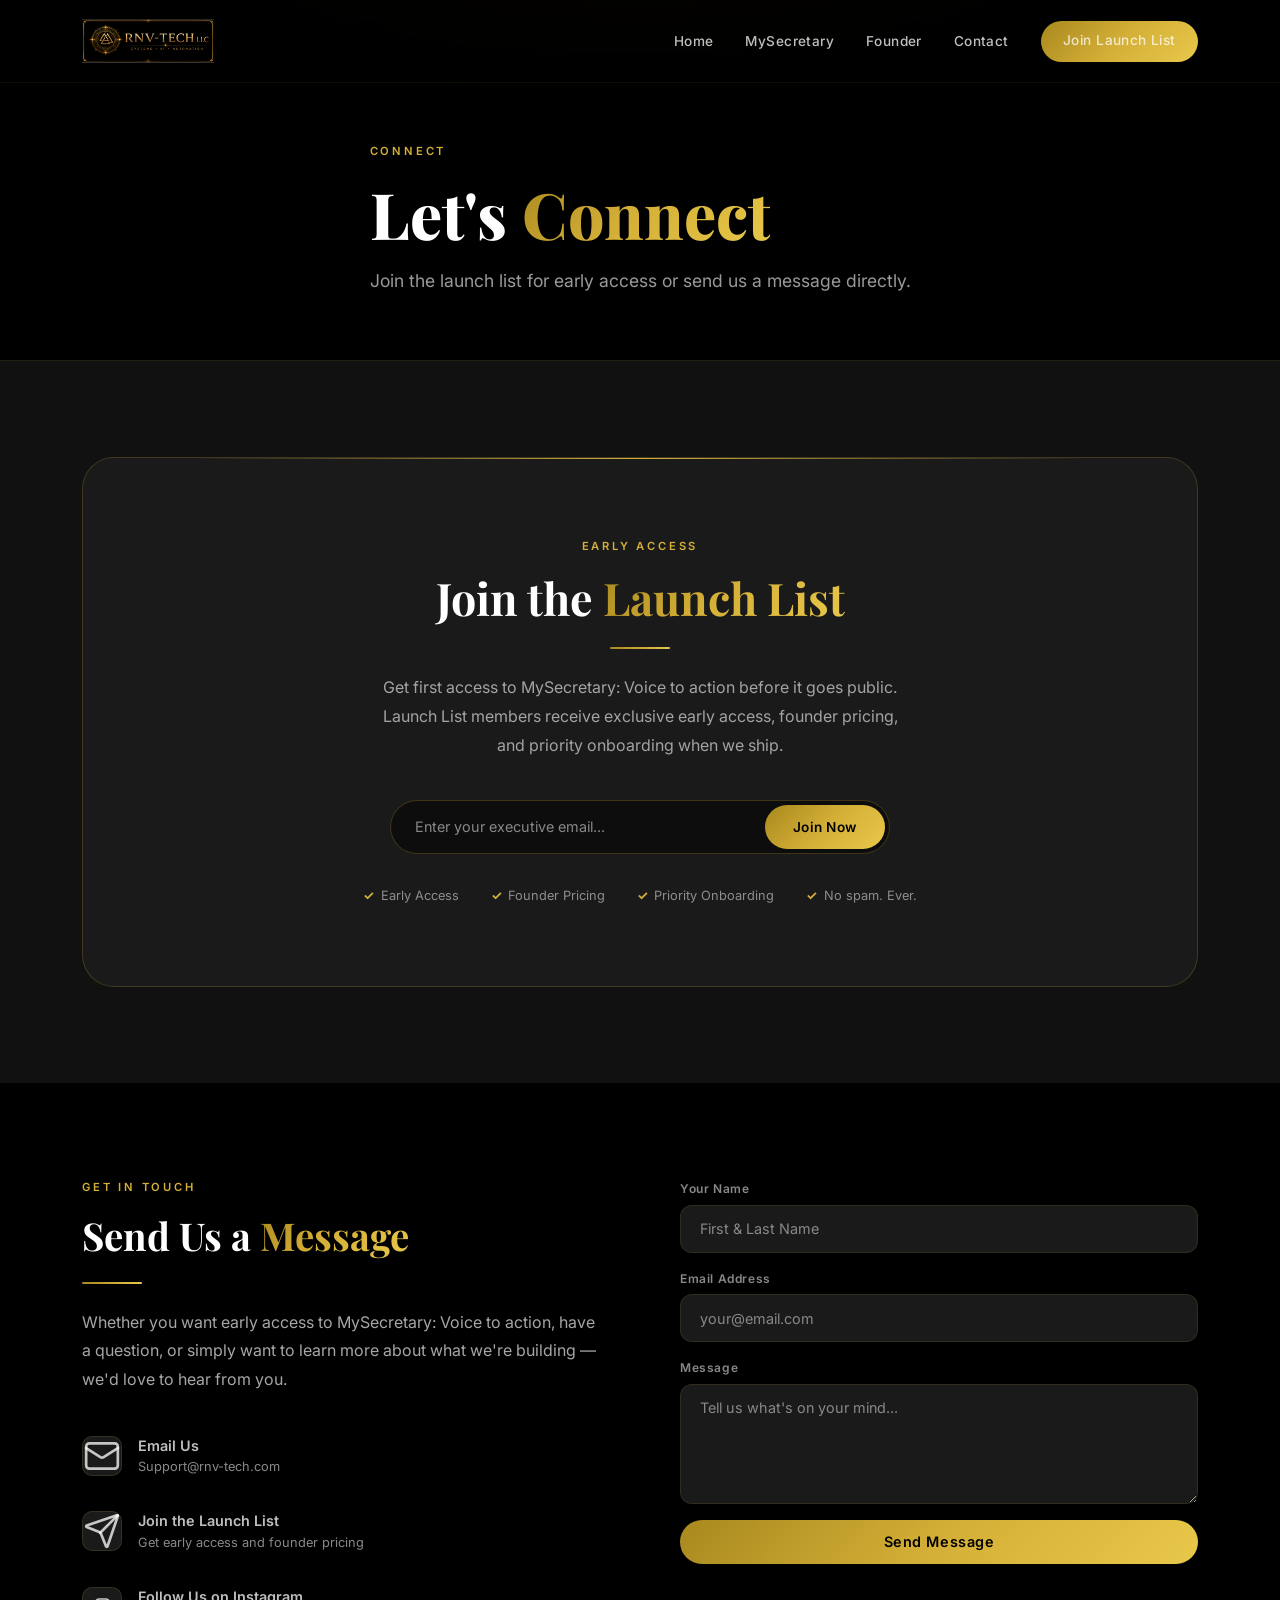
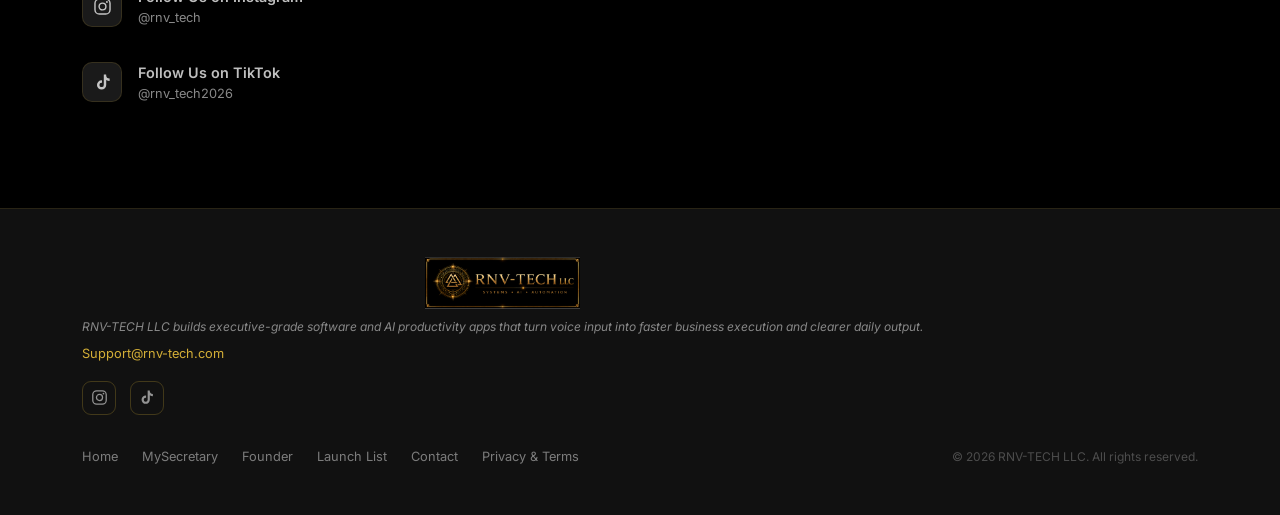
==== contact.html @ 178d890a "Remove all trademark symbols site-wide Strips every ™ from MySecretary and MySuite across all five p" ====
<!DOCTYPE html>
<!-- © 2026 RNV-TECH LLC. All rights reserved. Unauthorized copying or distribution prohibited. -->
<html lang="en">
<head>
  <meta charset="UTF-8" />
  <meta name="viewport" content="width=device-width, initial-scale=1.0" />
  <title>Contact & Launch List | RNV-TECH LLC</title>
  <meta name="description" content="Join the RNV-TECH launch list for early access to MySecretary: Voice to action. Or reach out to the team directly." />
  <link rel="preconnect" href="https://fonts.googleapis.com" />
  <link rel="preconnect" href="https://fonts.gstatic.com" crossorigin />
  <link href="https://fonts.googleapis.com/css2?family=Playfair+Display:wght@400;600;700;800&family=Inter:wght@400;500;600;700&display=swap" rel="stylesheet" />
  <link rel="icon" type="image/png" href="images/favicon.png" />
  <link rel="stylesheet" href="css/style.css" />
</head>
<body>

<!-- ── NAV ── -->
<nav id="navbar">
  <div class="container">
    <div class="nav-inner">
      <a href="index.html" class="nav-logo">
        <img src="images/logo.png" alt="RNV-TECH LLC" class="nav-logo-img" />
      </a>
      <ul class="nav-links">
        <li><a href="index.html">Home</a></li>
        <li><a href="mysecretary.html">MySecretary</a></li>
        <li><a href="founder.html">Founder</a></li>
        <li><a href="contact.html">Contact</a></li>
        <li><a href="#launch" class="btn btn-gold nav-cta">Join Launch List</a></li>
      </ul>
      <div class="hamburger" id="hamburger"><span></span><span></span><span></span></div>
    </div>
    <div class="mobile-menu" id="mobile-menu">
      <a href="index.html">Home</a>
      <a href="mysecretary.html">MySecretary</a>
      <a href="founder.html">Founder</a>
      <a href="contact.html">Contact</a>
      <a href="#launch" class="btn btn-gold">Join the Launch List</a>
    </div>
  </div>
</nav>

<!-- ── PAGE HERO ── -->
<div class="page-hero">
  <div class="container">
    <div class="section-label">Connect</div>
    <h1>Let's <span class="gold-text">Connect</span></h1>
    <p>Join the launch list for early access or send us a message directly.</p>
  </div>
</div>

<!-- ── LAUNCH LIST ── -->
<section id="launch">
  <div class="container">
    <div class="launch-card fade-in">
      <div class="section-label">Early Access</div>
      <h2>Join the <span class="gold-text">Launch List</span></h2>
      <div class="gold-line"></div>
      <p>Get first access to MySecretary: Voice to action before it goes public. Launch List members receive exclusive early access, founder pricing, and priority onboarding when we ship.</p>
      <form class="signup-form" onsubmit="handleSignup(event)">
        <input type="hidden" name="_subject" value="New Launch List Signup — RNV-TECH" />
        <input type="email" id="email-input" name="email" placeholder="Enter your executive email..." required />
        <button type="submit" class="btn btn-gold">Join Now</button>
      </form>
      <div class="launch-perks">
        <div class="perk">Early Access</div>
        <div class="perk">Founder Pricing</div>
        <div class="perk">Priority Onboarding</div>
        <div class="perk">No spam. Ever.</div>
      </div>
    </div>
  </div>
</section>

<!-- ── CONTACT ── -->
<section id="contact" style="background:var(--black);">
  <div class="container">
    <div class="contact-grid">
      <div class="contact-info fade-in">
        <div class="section-label">Get in Touch</div>
        <h2>Send Us a <span class="gold-text">Message</span></h2>
        <div class="gold-line left"></div>
        <p>Whether you want early access to MySecretary: Voice to action, have a question, or simply want to learn more about what we're building — we'd love to hear from you.</p>
        <div class="contact-links">
          <a href="mailto:Support@rnv-tech.com" class="contact-link">
            <div class="contact-link-icon"><svg viewBox="0 0 24 24" fill="none" stroke="currentColor" stroke-width="1.7" stroke-linecap="round" stroke-linejoin="round" aria-hidden="true"><rect width="20" height="16" x="2" y="4" rx="2"/><path d="m22 7-8.97 5.7a1.94 1.94 0 0 1-2.06 0L2 7"/></svg></div>
            <div>
              <div style="font-weight:600;">Email Us</div>
              <div style="font-size:0.8rem;color:var(--gray-4);">Support@rnv-tech.com</div>
            </div>
          </a>
          <a href="#launch" class="contact-link">
            <div class="contact-link-icon"><svg viewBox="0 0 24 24" fill="none" stroke="currentColor" stroke-width="1.7" stroke-linecap="round" stroke-linejoin="round" aria-hidden="true"><path d="M14.536 21.686a.5.5 0 0 0 .937-.024l6.5-19a.496.496 0 0 0-.635-.635l-19 6.5a.5.5 0 0 0-.024.937l7.93 3.18a2 2 0 0 1 1.112 1.11z"/><path d="m21.854 2.147-10.94 10.939"/></svg></div>
            <div>
              <div style="font-weight:600;">Join the Launch List</div>
              <div style="font-size:0.8rem;color:var(--gray-4);">Get early access and founder pricing</div>
            </div>
          </a>
          <a href="https://www.instagram.com/rnv_tech" target="_blank" rel="noopener" class="contact-link">
            <div class="contact-link-icon">
              <svg class="social-svg" viewBox="0 0 24 24" fill="none" stroke="currentColor" stroke-width="1.8" aria-hidden="true"><rect x="2.5" y="2.5" width="19" height="19" rx="5.5"/><circle cx="12" cy="12" r="4.3"/><circle cx="17.6" cy="6.4" r="1.2" fill="currentColor" stroke="none"/></svg>
            </div>
            <div>
              <div style="font-weight:600;">Follow Us on Instagram</div>
              <div style="font-size:0.8rem;color:var(--gray-4);">@rnv_tech</div>
            </div>
          </a>
          <a href="https://www.tiktok.com/@rnv_tech2026" target="_blank" rel="noopener" class="contact-link">
            <div class="contact-link-icon">
              <svg class="social-svg" viewBox="0 0 24 24" fill="currentColor" aria-hidden="true"><path d="M16.6 2h-2.97v13.06a2.77 2.77 0 1 1-2.77-2.77c.19 0 .38.02.56.06V9.32a5.8 5.8 0 0 0-.56-.03 5.83 5.83 0 1 0 5.83 5.83V8.73A7.5 7.5 0 0 0 21 10.06V7.1a4.55 4.55 0 0 1-4.4-4.55V2z"/></svg>
            </div>
            <div>
              <div style="font-weight:600;">Follow Us on TikTok</div>
              <div style="font-size:0.8rem;color:var(--gray-4);">@rnv_tech2026</div>
            </div>
          </a>
        </div>
      </div>
      <div class="contact-form-wrap fade-in">
        <form onsubmit="handleContact(event)">
          <input type="hidden" name="_subject" value="New Contact Message — RNV-TECH Website" />
          <div class="form-group">
            <label class="form-label" for="contact-name">Your Name</label>
            <input type="text" id="contact-name" name="name" class="form-input" placeholder="First & Last Name" required />
          </div>
          <div class="form-group">
            <label class="form-label" for="contact-email">Email Address</label>
            <input type="email" id="contact-email" name="email" class="form-input" placeholder="your@email.com" required />
          </div>
          <div class="form-group">
            <label class="form-label" for="contact-message">Message</label>
            <textarea id="contact-message" name="message" class="form-input" placeholder="Tell us what's on your mind..." required></textarea>
          </div>
          <button type="submit" class="btn btn-gold" style="width:100%;">Send Message</button>
        </form>
      </div>
    </div>
  </div>
</section>

<!-- ── FOOTER ── -->
<footer>
  <div class="container">
    <div class="footer-inner">
      <div class="footer-brand">
        <img src="images/logo.png" alt="RNV-TECH LLC" class="footer-logo-img" />
        <div class="footer-tagline">RNV-TECH LLC builds executive-grade software and AI productivity apps that turn voice input into faster business execution and clearer daily output.</div>
        <div class="footer-email"><a href="mailto:Support@rnv-tech.com">Support@rnv-tech.com</a></div>
        <div class="footer-social">
          <a href="https://www.instagram.com/rnv_tech" target="_blank" rel="noopener" aria-label="RNV-TECH on Instagram"><svg class="social-svg" viewBox="0 0 24 24" fill="none" stroke="currentColor" stroke-width="1.8" aria-hidden="true"><rect x="2.5" y="2.5" width="19" height="19" rx="5.5"/><circle cx="12" cy="12" r="4.3"/><circle cx="17.6" cy="6.4" r="1.2" fill="currentColor" stroke="none"/></svg></a>
          <a href="https://www.tiktok.com/@rnv_tech2026" target="_blank" rel="noopener" aria-label="RNV-TECH on TikTok"><svg class="social-svg" viewBox="0 0 24 24" fill="currentColor" aria-hidden="true"><path d="M16.6 2h-2.97v13.06a2.77 2.77 0 1 1-2.77-2.77c.19 0 .38.02.56.06V9.32a5.8 5.8 0 0 0-.56-.03 5.83 5.83 0 1 0 5.83 5.83V8.73A7.5 7.5 0 0 0 21 10.06V7.1a4.55 4.55 0 0 1-4.4-4.55V2z"/></svg></a>
        </div>
      </div>
      <div class="footer-links">
        <a href="index.html">Home</a>
        <a href="mysecretary.html">MySecretary</a>
        <a href="founder.html">Founder</a>
        <a href="#launch">Launch List</a>
        <a href="contact.html">Contact</a>
        <a href="privacy-terms.html">Privacy & Terms</a>
      </div>
      <div class="footer-copy">© 2026 RNV-TECH LLC. All rights reserved.</div>
    </div>
  </div>
</footer>

<script src="js/main.js"></script>
</body>
</html>
---- css/style.css ----
/* © 2026 RNV-TECH LLC. All rights reserved. Unauthorized copying or distribution prohibited. */

/* ── RESET & VARIABLES ── */
*, *::before, *::after { box-sizing: border-box; margin: 0; padding: 0; }

:root {
  --black:   #000000;
  --gold:    #D4AF37;
  --gold-lt: #e8c84a;
  --gold-dk: #a8891e;
  --white:   #FFFFFF;
  --gray-1:  #111111;
  --gray-2:  #1a1a1a;
  --gray-4:  #888888;
  --radius:  16px;
  --radius-lg: 24px;
  --transition: 0.3s cubic-bezier(0.4, 0, 0.2, 1);
}

html { scroll-behavior: smooth; scroll-padding-top: 90px; }

body {
  background: var(--black);
  color: var(--white);
  font-family: 'Inter', -apple-system, BlinkMacSystemFont, sans-serif;
  font-size: 16px;
  line-height: 1.6;
  overflow-x: hidden;
  -webkit-font-smoothing: antialiased;
}

/* ── TYPOGRAPHY ── */
h1, h2, h3, h4 { font-family: 'Playfair Display', Georgia, serif; line-height: 1.15; }

.gold-text {
  background: linear-gradient(135deg, var(--gold-dk) 0%, var(--gold) 45%, var(--gold-lt) 100%);
  -webkit-background-clip: text;
  -webkit-text-fill-color: transparent;
  background-clip: text;
}

.section-label {
  font-family: 'Inter', sans-serif;
  font-size: 0.7rem;
  font-weight: 600;
  letter-spacing: 0.25em;
  text-transform: uppercase;
  color: var(--gold);
  margin-bottom: 1rem;
}

/* ── LAYOUT ── */
.container { max-width: 1180px; margin: 0 auto; padding: 0 2rem; }
section { padding: 6rem 0; }

/* ── GOLD LINE ── */
.gold-line {
  width: 60px; height: 2px;
  background: linear-gradient(90deg, var(--gold-dk), var(--gold-lt));
  margin: 1.5rem auto; border-radius: 2px;
}
.gold-line.left { margin-left: 0; }

/* ── BUTTONS ── */
.btn {
  display: inline-block;
  padding: 0.85rem 2rem;
  border-radius: 50px;
  font-family: 'Inter', sans-serif;
  font-size: 0.9rem;
  font-weight: 600;
  letter-spacing: 0.04em;
  text-decoration: none;
  cursor: pointer;
  border: none;
  transition: var(--transition);
}
.btn-gold {
  background: linear-gradient(135deg, var(--gold-dk), var(--gold), var(--gold-lt));
  color: var(--black);
}
.btn-gold:hover {
  transform: translateY(-2px);
  box-shadow: 0 8px 32px rgba(212,175,55,0.45);
  filter: brightness(1.08);
}
.btn-outline {
  background: transparent;
  color: var(--gold);
  border: 1.5px solid var(--gold);
}
.btn-outline:hover {
  background: rgba(212,175,55,0.08);
  transform: translateY(-2px);
  box-shadow: 0 8px 24px rgba(212,175,55,0.15);
}

/* ── CARDS ── */
.card {
  background: var(--gray-2);
  border: 1px solid rgba(212,175,55,0.12);
  border-radius: var(--radius-lg);
  padding: 2.5rem;
  transition: var(--transition);
}
.card:hover {
  border-color: rgba(212,175,55,0.35);
  transform: translateY(-4px);
  box-shadow: 0 20px 60px rgba(0,0,0,0.6);
}

/* ── NAV ── */
nav {
  position: fixed; top: 0; left: 0; right: 0;
  z-index: 1000;
  padding: 1.2rem 0;
  background: rgba(0,0,0,0.82);
  backdrop-filter: blur(20px);
  -webkit-backdrop-filter: blur(20px);
  border-bottom: 1px solid rgba(212,175,55,0.08);
  transition: var(--transition);
}
nav.scrolled { padding: 0.8rem 0; background: rgba(0,0,0,0.96); }

.nav-inner { display: flex; align-items: center; justify-content: space-between; }

.nav-logo { display: flex; align-items: center; text-decoration: none; }
.nav-logo-img { height: 44px; width: auto; object-fit: contain; }

.nav-links { display: flex; align-items: center; gap: 2rem; list-style: none; }
.nav-links a {
  color: rgba(255,255,255,0.75);
  text-decoration: none;
  font-size: 0.85rem; font-weight: 500;
  letter-spacing: 0.03em;
  transition: color var(--transition);
}
.nav-links a:hover { color: var(--gold); }
.nav-cta { padding: 0.6rem 1.4rem; font-size: 0.8rem; }

.hamburger { display: none; flex-direction: column; gap: 5px; cursor: pointer; padding: 4px; }
.hamburger span {
  display: block; width: 24px; height: 2px;
  background: var(--white); border-radius: 2px;
  transition: var(--transition);
}
.hamburger.is-open span:nth-child(1) { transform: translateY(7px) rotate(45deg); }
.hamburger.is-open span:nth-child(2) { opacity: 0; transform: scaleX(0); }
.hamburger.is-open span:nth-child(3) { transform: translateY(-7px) rotate(-45deg); }

.mobile-menu {
  display: none; flex-direction: column; gap: 0;
  padding: 1rem 0;
  border-top: 1px solid rgba(212,175,55,0.1);
  margin-top: 1rem;
}
.mobile-menu a {
  color: rgba(255,255,255,0.8); text-decoration: none;
  font-size: 0.95rem; font-weight: 500;
  padding: 0.85rem 0;
  border-bottom: 1px solid rgba(255,255,255,0.05);
  transition: color var(--transition);
}
.mobile-menu a:hover { color: var(--gold); }
.mobile-menu .btn { margin-top: 1rem; text-align: center; }

/* ── HERO ── */
#hero {
  min-height: 100vh;
  display: flex; align-items: center;
  padding-top: 6rem;
  position: relative; overflow: hidden;
}
.hero-bg {
  position: absolute; inset: 0;
  background:
    radial-gradient(ellipse 80% 60% at 50% -10%, rgba(212,175,55,0.12) 0%, transparent 60%),
    radial-gradient(ellipse 60% 40% at 80% 80%, rgba(212,175,55,0.05) 0%, transparent 50%);
}
.hero-banner-bg {
  position: absolute; inset: 0;
  background-image: url('images/banner.png');
  background-size: cover; background-position: center 30%;
  opacity: 0.12;
}
.hero-grid {
  display: grid; grid-template-columns: 1fr 1fr;
  gap: 4rem; align-items: center;
  position: relative; z-index: 1;
}
.hero-label {
  display: inline-flex; align-items: center; gap: 0.5rem;
  background: rgba(212,175,55,0.08);
  border: 1px solid rgba(212,175,55,0.25);
  border-radius: 50px;
  padding: 0.4rem 1rem;
  font-size: 0.75rem; font-weight: 600;
  color: var(--gold); letter-spacing: 0.1em;
  text-transform: uppercase; margin-bottom: 1.5rem;
}
.hero-label::before {
  content: ''; width: 6px; height: 6px;
  border-radius: 50%; background: var(--gold);
  animation: pulse 2s infinite;
}
@keyframes pulse {
  0%, 100% { opacity: 1; }
  50% { opacity: 0.3; }
}
.hero h1 { font-size: clamp(2.8rem, 5vw, 4.5rem); font-weight: 800; line-height: 1.1; margin-bottom: 1.5rem; }
.hero-sub { font-size: 1.15rem; color: rgba(255,255,255,0.65); line-height: 1.7; margin-bottom: 2.5rem; max-width: 480px; }
.hero-actions { display: flex; gap: 1rem; flex-wrap: wrap; }
.hero-visual { position: relative; }

/* ── APP MOCKUP ── */
.app-mockup {
  background: var(--gray-2);
  border: 1px solid rgba(212,175,55,0.2);
  border-radius: 28px; padding: 2rem;
  box-shadow: 0 40px 100px rgba(0,0,0,0.8), 0 0 0 1px rgba(212,175,55,0.05), inset 0 1px 0 rgba(255,255,255,0.05);
}
.app-mockup::before {
  content: ''; position: absolute;
  top: -1px; left: 10%; right: 10%;
  height: 1px;
  background: linear-gradient(90deg, transparent, var(--gold), transparent);
}
.mockup-header { display: flex; align-items: center; gap: 0.75rem; margin-bottom: 1.5rem; padding-bottom: 1rem; border-bottom: 1px solid rgba(255,255,255,0.06); }
.mockup-icon { width: 40px; height: 40px; background: linear-gradient(135deg, var(--gold-dk), var(--gold)); border-radius: 10px; display: flex; align-items: center; justify-content: center; font-size: 1.2rem; }
.mockup-icon svg { width: 21px; height: 21px; color: var(--black); }
.mockup-title { font-weight: 600; font-size: 0.9rem; }
.mockup-sub { font-size: 0.7rem; color: var(--gray-4); }
.voice-wave { display: flex; align-items: center; gap: 4px; justify-content: center; margin: 1.5rem 0; }
.wave-bar { width: 4px; background: linear-gradient(to top, var(--gold-dk), var(--gold)); border-radius: 4px; animation: wave 1.2s ease-in-out infinite; }
.wave-bar:nth-child(1)  { height: 16px; animation-delay: 0s; }
.wave-bar:nth-child(2)  { height: 28px; animation-delay: 0.1s; }
.wave-bar:nth-child(3)  { height: 40px; animation-delay: 0.2s; }
.wave-bar:nth-child(4)  { height: 52px; animation-delay: 0.3s; }
.wave-bar:nth-child(5)  { height: 36px; animation-delay: 0.4s; }
.wave-bar:nth-child(6)  { height: 48px; animation-delay: 0.5s; }
.wave-bar:nth-child(7)  { height: 60px; animation-delay: 0.6s; }
.wave-bar:nth-child(8)  { height: 44px; animation-delay: 0.7s; }
.wave-bar:nth-child(9)  { height: 32px; animation-delay: 0.8s; }
.wave-bar:nth-child(10) { height: 20px; animation-delay: 0.9s; }
.wave-bar:nth-child(11) { height: 40px; animation-delay: 1.0s; }
.wave-bar:nth-child(12) { height: 28px; animation-delay: 1.1s; }
@keyframes wave {
  0%, 100% { transform: scaleY(0.5); opacity: 0.6; }
  50% { transform: scaleY(1); opacity: 1; }
}
.mockup-output { background: rgba(0,0,0,0.4); border: 1px solid rgba(212,175,55,0.1); border-radius: 12px; padding: 1rem; margin-top: 1rem; }
.mockup-output-label { font-size: 0.65rem; font-weight: 600; color: var(--gold); letter-spacing: 0.1em; text-transform: uppercase; margin-bottom: 0.5rem; }
.mockup-pill { display: inline-flex; align-items: center; gap: 0.35rem; background: rgba(212,175,55,0.12); border: 1px solid rgba(212,175,55,0.2); color: var(--gold); font-size: 0.7rem; font-weight: 500; padding: 0.25rem 0.7rem; border-radius: 50px; margin: 0.2rem 0.2rem 0.2rem 0; }
.mockup-pill svg { width: 13px; height: 13px; flex-shrink: 0; }

/* ── SECTION HEADER ── */
.section-header { text-align: center; margin-bottom: 4rem; }
.section-header h2 { font-size: clamp(2rem, 3.5vw, 3rem); margin-bottom: 1rem; }
.section-header p { color: rgba(255,255,255,0.6); max-width: 560px; margin: 0 auto; line-height: 1.8; }

/* ── ABOUT ── */
#about { background: var(--gray-1); border-top: 1px solid rgba(212,175,55,0.08); border-bottom: 1px solid rgba(212,175,55,0.08); }
.about-grid { display: grid; grid-template-columns: 1fr 1fr; gap: 5rem; align-items: center; }
.about-text h2 { font-size: clamp(2rem, 3.5vw, 2.8rem); margin-bottom: 1.5rem; }
.about-text p { color: rgba(255,255,255,0.65); line-height: 1.8; margin-bottom: 1.25rem; }
.about-stats { display: grid; grid-template-columns: 1fr 1fr; gap: 1.5rem; }
.stat-card { background: var(--gray-2); border: 1px solid rgba(212,175,55,0.12); border-radius: var(--radius); padding: 1.75rem; text-align: center; }
.stat-num { font-family: 'Playfair Display', serif; font-size: 2.2rem; font-weight: 700; background: linear-gradient(135deg, var(--gold-dk), var(--gold-lt)); -webkit-background-clip: text; -webkit-text-fill-color: transparent; background-clip: text; }
.stat-label { font-size: 0.75rem; color: var(--gray-4); font-weight: 500; margin-top: 0.25rem; }

/* ── MYSECRETARY ── */
.app-badge { display: inline-flex; align-items: center; gap: 0.5rem; background: rgba(212,175,55,0.1); border: 1px solid rgba(212,175,55,0.3); border-radius: 50px; padding: 0.4rem 1rem; font-size: 0.7rem; font-weight: 700; color: var(--gold); letter-spacing: 0.12em; text-transform: uppercase; margin-bottom: 1.25rem; }
.app-badge svg { width: 15px; height: 15px; }
.app-hero-card { background: linear-gradient(135deg, #111 0%, #1a1a1a 50%, #111 100%); border: 1px solid rgba(212,175,55,0.25); border-radius: 32px; padding: 4rem; margin-bottom: 3rem; position: relative; overflow: hidden; }
.app-hero-card::before { content: ''; position: absolute; top: 0; left: 0; right: 0; height: 1px; background: linear-gradient(90deg, transparent, var(--gold), transparent); }
.app-hero-card::after { content: ''; position: absolute; bottom: -100px; right: -100px; width: 400px; height: 400px; background: radial-gradient(circle, rgba(212,175,55,0.06) 0%, transparent 70%); border-radius: 50%; }
.app-hero-inner { display: grid; grid-template-columns: 1fr 1fr; gap: 3rem; align-items: center; position: relative; z-index: 1; }
.app-hero-card h2 { font-size: clamp(2rem, 3vw, 3rem); margin-bottom: 1rem; }
.app-hero-card p { color: rgba(255,255,255,0.65); line-height: 1.8; margin-bottom: 2rem; }
.feature-tags { display: flex; flex-wrap: wrap; gap: 0.5rem; margin-bottom: 2rem; }
.feature-tag { background: rgba(255,255,255,0.04); border: 1px solid rgba(255,255,255,0.1); border-radius: 50px; padding: 0.35rem 0.9rem; font-size: 0.75rem; color: rgba(255,255,255,0.7); font-weight: 500; }
.feature-grid { display: grid; grid-template-columns: repeat(3, 1fr); gap: 1.5rem; }
.feature-card { background: var(--gray-2); border: 1px solid rgba(212,175,55,0.1); border-radius: var(--radius); padding: 2rem; transition: var(--transition); }
.feature-card:hover { border-color: rgba(212,175,55,0.3); transform: translateY(-3px); box-shadow: 0 16px 48px rgba(0,0,0,0.5); }
.feature-icon { width: 48px; height: 48px; background: linear-gradient(135deg, rgba(212,175,55,0.15), rgba(212,175,55,0.05)); border: 1px solid rgba(212,175,55,0.2); border-radius: 12px; display: flex; align-items: center; justify-content: center; font-size: 1.3rem; margin-bottom: 1.25rem; color: var(--gold); }
.feature-icon svg { width: 24px; height: 24px; }
.feature-card h4 { font-family: 'Inter', sans-serif; font-size: 0.9rem; font-weight: 600; margin-bottom: 0.5rem; }
.feature-card p { font-size: 0.82rem; color: rgba(255,255,255,0.55); line-height: 1.6; }

/* ── AUDIENCE ── */
#audience { background: var(--gray-1); border-top: 1px solid rgba(212,175,55,0.08); }
.audience-grid { display: grid; grid-template-columns: repeat(5, 1fr); gap: 1rem; margin-top: 3rem; }
.audience-card { background: var(--gray-2); border: 1px solid rgba(212,175,55,0.1); border-radius: var(--radius); padding: 1.75rem 1.25rem; text-align: center; transition: var(--transition); cursor: default; }
.audience-card:hover { border-color: var(--gold); background: rgba(212,175,55,0.05); transform: translateY(-4px); }
.audience-icon { color: var(--gold); margin-bottom: 0.85rem; display: flex; justify-content: center; }
.audience-icon svg { width: 34px; height: 34px; }
.audience-card h4 { font-family: 'Inter', sans-serif; font-size: 0.8rem; font-weight: 600; color: rgba(255,255,255,0.85); }
.value-row { display: grid; grid-template-columns: 1fr 1fr 1fr; gap: 2rem; margin-top: 4rem; }
.value-item { text-align: center; }
.value-number { font-family: 'Playfair Display', serif; font-size: 3rem; font-weight: 800; background: linear-gradient(135deg, var(--gold-dk), var(--gold-lt)); -webkit-background-clip: text; -webkit-text-fill-color: transparent; background-clip: text; display: block; }
.value-desc { font-size: 0.85rem; color: rgba(255,255,255,0.55); margin-top: 0.25rem; }

/* ── LAUNCH CTA ── */
#cta { background: var(--black); position: relative; overflow: hidden; }
#cta::before { content: ''; position: absolute; inset: 0; background: radial-gradient(ellipse 70% 50% at 50% 50%, rgba(212,175,55,0.07) 0%, transparent 65%); }
.cta-card { background: var(--gray-2); border: 1px solid rgba(212,175,55,0.25); border-radius: 32px; padding: 5rem 4rem; text-align: center; position: relative; z-index: 1; }
.cta-card::before { content: ''; position: absolute; top: 0; left: 10%; right: 10%; height: 1px; background: linear-gradient(90deg, transparent, var(--gold), transparent); }
.cta-badge { display: inline-flex; align-items: center; gap: 0.6rem; background: rgba(212,175,55,0.1); border: 1px solid rgba(212,175,55,0.3); border-radius: 50px; padding: 0.5rem 1.25rem; font-size: 0.75rem; font-weight: 700; color: var(--gold); letter-spacing: 0.1em; text-transform: uppercase; margin-bottom: 2rem; }
.cta-badge svg { width: 16px; height: 16px; }
.cta-card h2 { font-size: clamp(2rem, 4vw, 3.5rem); margin-bottom: 1.25rem; }
.cta-card p { color: rgba(255,255,255,0.65); max-width: 560px; margin: 0 auto 2.5rem; line-height: 1.8; }
.cta-actions { display: flex; gap: 1rem; justify-content: center; flex-wrap: wrap; }

/* ── WHATS NEXT ── */
#whats-next { background: var(--gray-1); border-top: 1px solid rgba(212,175,55,0.08); }
.suite-intro { display: grid; grid-template-columns: 1fr 1fr; gap: 5rem; align-items: center; margin-bottom: 4rem; }
.suite-text h2 { font-size: clamp(2rem, 3.5vw, 2.8rem); margin-bottom: 1.25rem; }
.suite-text p { color: rgba(255,255,255,0.65); line-height: 1.8; margin-bottom: 1.5rem; }
.suite-grid { display: grid; grid-template-columns: repeat(3, 1fr); gap: 1.5rem; }
.suite-card { background: var(--gray-2); border: 1px solid rgba(212,175,55,0.08); border-radius: var(--radius); padding: 2rem; transition: var(--transition); }
.suite-card.flagship { border-color: rgba(212,175,55,0.3); }
.suite-card:hover { border-color: rgba(212,175,55,0.25); transform: translateY(-3px); }
.suite-card-badge { display: inline-block; font-size: 0.6rem; font-weight: 700; letter-spacing: 0.12em; text-transform: uppercase; padding: 0.2rem 0.6rem; border-radius: 50px; margin-bottom: 1rem; }
.badge-live { background: rgba(212,175,55,0.15); color: var(--gold); border: 1px solid rgba(212,175,55,0.3); }
.badge-soon { background: rgba(255,255,255,0.06); color: var(--gray-4); border: 1px solid rgba(255,255,255,0.1); }
.suite-card h4 { font-family: 'Inter', sans-serif; font-size: 1rem; font-weight: 700; margin-bottom: 0.5rem; }
.suite-card p { font-size: 0.8rem; color: rgba(255,255,255,0.5); line-height: 1.6; }
.suite-icon { color: var(--gold); margin-bottom: 1rem; }
.suite-icon svg { width: 30px; height: 30px; }

/* ── FOUNDER ── */
#founder { background: var(--black); }
.founder-grid { display: grid; grid-template-columns: 1fr 1fr; gap: 5rem; align-items: center; }
.founder-portrait { display: flex; justify-content: center; }
.portrait-wrapper { position: relative; width: 280px; }
.portrait-ring { width: 280px; height: 280px; border-radius: 50%; background: linear-gradient(135deg, var(--gold-dk), var(--gold), var(--gold-lt)); padding: 3px; box-shadow: 0 0 60px rgba(212,175,55,0.25), 0 24px 60px rgba(0,0,0,0.7); }
.portrait-inner { width: 100%; height: 100%; border-radius: 50%; background: var(--gray-2); overflow: hidden; }
.portrait-inner img { width: 100%; height: 100%; object-fit: cover; object-position: center top; border-radius: 50%; }
.portrait-badge { position: absolute; bottom: 10px; right: -10px; background: var(--gray-1); border: 1px solid rgba(212,175,55,0.3); border-radius: 12px; padding: 0.6rem 1rem; text-align: center; }
.portrait-badge-name { font-size: 0.75rem; font-weight: 700; color: var(--white); }
.portrait-badge-role { font-size: 0.65rem; color: var(--gold); font-weight: 500; }
.founder-text h2 { font-size: clamp(2rem, 3vw, 2.8rem); margin-bottom: 1.25rem; }
.founder-text p { color: rgba(255,255,255,0.65); line-height: 1.8; margin-bottom: 1.25rem; }
.founder-quote { background: var(--gray-2); border-left: 3px solid var(--gold); border-radius: 0 12px 12px 0; padding: 1.5rem 2rem; margin: 2rem 0; font-family: 'Playfair Display', serif; font-size: 1.1rem; font-style: italic; color: rgba(255,255,255,0.85); line-height: 1.7; }

/* ── LAUNCH ── */
#launch { background: var(--gray-1); border-top: 1px solid rgba(212,175,55,0.08); }
.launch-card { background: var(--gray-2); border: 1px solid rgba(212,175,55,0.2); border-radius: 32px; padding: 5rem 4rem; text-align: center; position: relative; overflow: hidden; }
.launch-card::before { content: ''; position: absolute; top: 0; left: 10%; right: 10%; height: 1px; background: linear-gradient(90deg, transparent, var(--gold), transparent); }
.launch-card h2 { font-size: clamp(2rem, 3.5vw, 3rem); margin-bottom: 1rem; }
.launch-card p { color: rgba(255,255,255,0.6); max-width: 520px; margin: 0 auto 2.5rem; line-height: 1.8; }
.signup-form { display: flex; max-width: 500px; margin: 0 auto; background: rgba(0,0,0,0.5); border: 1.5px solid rgba(212,175,55,0.25); border-radius: 50px; padding: 4px; transition: border-color var(--transition); }
.signup-form:focus-within { border-color: var(--gold); }
.signup-form input { flex: 1; background: transparent; border: none; outline: none; padding: 0.85rem 1.25rem; color: var(--white); font-family: 'Inter', sans-serif; font-size: 0.9rem; }
.signup-form input::placeholder { color: var(--gray-4); }
.signup-form button { padding: 0.75rem 1.75rem; border-radius: 50px; font-size: 0.85rem; white-space: nowrap; }
.launch-perks { display: flex; justify-content: center; gap: 2rem; margin-top: 2rem; flex-wrap: wrap; }
.perk { display: flex; align-items: center; gap: 0.4rem; font-size: 0.8rem; color: rgba(255,255,255,0.5); }
.perk::before { content: '✓'; color: var(--gold); font-weight: 700; }

/* ── CONTACT ── */
#contact { background: var(--black); }
.contact-grid { display: grid; grid-template-columns: 1fr 1fr; gap: 5rem; align-items: start; }
.contact-info h2 { font-size: clamp(2rem, 3vw, 2.8rem); margin-bottom: 1.25rem; }
.contact-info p { color: rgba(255,255,255,0.65); line-height: 1.8; margin-bottom: 2rem; }
.contact-links { display: flex; flex-direction: column; gap: 1rem; }
.contact-link { display: flex; align-items: center; gap: 1rem; text-decoration: none; color: rgba(255,255,255,0.75); font-size: 0.9rem; transition: color var(--transition); padding: 0.5rem 0; }
.contact-link:hover { color: var(--gold); }
.contact-link-icon { width: 40px; height: 40px; background: var(--gray-2); border: 1px solid rgba(212,175,55,0.15); border-radius: 10px; display: flex; align-items: center; justify-content: center; font-size: 1rem; }
.contact-form-wrap { display: flex; flex-direction: column; gap: 1rem; }
.form-group { display: flex; flex-direction: column; gap: 0.4rem; margin-bottom: 1rem; }
.form-label { font-size: 0.75rem; font-weight: 600; color: var(--gray-4); letter-spacing: 0.05em; }
.form-input { background: var(--gray-2); border: 1px solid rgba(212,175,55,0.12); border-radius: 12px; padding: 0.9rem 1.2rem; color: var(--white); font-family: 'Inter', sans-serif; font-size: 0.9rem; outline: none; transition: border-color var(--transition); }
.form-input:focus { border-color: rgba(212,175,55,0.4); }
.form-input::placeholder { color: var(--gray-4); }
textarea.form-input { resize: vertical; min-height: 120px; }

/* ── FOOTER ── */
footer { background: var(--gray-1); border-top: 1px solid rgba(212,175,55,0.12); padding: 3rem 0; }
.footer-inner { display: flex; justify-content: space-between; align-items: center; flex-wrap: wrap; gap: 2rem; }
.footer-brand { display: flex; flex-direction: column; gap: 0.25rem; }
.footer-logo-img { height: 52px; width: auto; object-fit: contain; margin-bottom: 0.25rem; }
.page-hero-logo { height: clamp(130px, 18vw, 190px); width: auto; display: block; margin: 0 auto 1.5rem; }
.story-content { max-width: 780px; margin: 0 auto; }
.story-content p { color: rgba(255,255,255,0.7); line-height: 1.9; margin-bottom: 1.6rem; font-size: 1.05rem; }
.story-callout { font-family: 'Playfair Display', serif; font-size: clamp(1.4rem, 2.5vw, 1.8rem); font-weight: 700; color: var(--gold); line-height: 1.5; margin: 2.5rem 0; padding-left: 1.5rem; border-left: 2px solid var(--gold); }
.suite-logo { height: clamp(110px, 15vw, 160px); width: auto; display: block; margin: 0 auto 1.25rem; }
.footer-tagline { font-size: 0.75rem; color: var(--gray-4); font-style: italic; }
.footer-email { font-size: 0.8rem; color: rgba(255,255,255,0.5); margin-top: 0.25rem; }
.footer-email a { color: var(--gold); text-decoration: none; }
.footer-email a:hover { text-decoration: underline; }
.footer-links { display: flex; gap: 1.5rem; flex-wrap: wrap; }
.footer-links a { font-size: 0.8rem; color: rgba(255,255,255,0.45); text-decoration: none; transition: color var(--transition); }
.footer-links a:hover { color: var(--gold); }
.footer-copy { font-size: 0.75rem; color: rgba(255,255,255,0.25); }
.footer-social { display: flex; gap: 0.85rem; margin-top: 0.75rem; }
.footer-social a { display: flex; align-items: center; justify-content: center; width: 34px; height: 34px; border: 1px solid rgba(212,175,55,0.25); border-radius: 9px; color: rgba(255,255,255,0.55); transition: color var(--transition), border-color var(--transition); }
.footer-social a:hover { color: var(--gold); border-color: var(--gold); }
.footer-social .social-svg { width: 17px; height: 17px; }
.contact-link-icon .social-svg { width: 19px; height: 19px; }

/* ── FADE IN ── */
.fade-in { opacity: 0; transform: translateY(24px); transition: opacity 0.7s ease, transform 0.7s ease; }
.fade-in.visible { opacity: 1; transform: translateY(0); }

/* ── UTILITY ── */
.mt-2 { margin-top: 1rem; }
.page-hero { min-height: 40vh; display: flex; align-items: flex-end; padding: 8rem 0 4rem; position: relative; overflow: hidden; background: radial-gradient(ellipse 80% 60% at 50% -10%, rgba(212,175,55,0.1) 0%, transparent 60%); }
.page-hero h1 { font-size: clamp(2.5rem, 5vw, 4rem); font-weight: 800; margin-bottom: 1rem; }
.page-hero p { color: rgba(255,255,255,0.6); font-size: 1.1rem; max-width: 560px; line-height: 1.7; }

/* ── LEGAL PAGES (Privacy & Terms) ── */
.legal-tabs {
  display: flex; gap: 1rem; flex-wrap: wrap;
  margin-bottom: 3rem;
}
.legal-tab {
  display: inline-block;
  padding: 0.7rem 1.6rem;
  border-radius: 50px;
  font-size: 0.85rem; font-weight: 600;
  letter-spacing: 0.04em;
  text-decoration: none;
  color: rgba(255,255,255,0.7);
  background: var(--gray-2);
  border: 1px solid rgba(212,175,55,0.15);
  transition: var(--transition);
}
.legal-tab:hover, .legal-tab.active {
  color: var(--gold);
  border-color: var(--gold);
  background: rgba(212,175,55,0.06);
}
.legal-card {
  background: var(--gray-2);
  border: 1px solid rgba(212,175,55,0.15);
  border-radius: var(--radius-lg);
  padding: 3.5rem;
  position: relative;
  overflow: hidden;
  margin-bottom: 3rem;
}
.legal-card::before {
  content: ''; position: absolute;
  top: 0; left: 10%; right: 10%; height: 1px;
  background: linear-gradient(90deg, transparent, var(--gold), transparent);
}
.legal-updated {
  display: inline-block;
  background: rgba(212,175,55,0.08);
  border: 1px solid rgba(212,175,55,0.25);
  border-radius: 50px;
  padding: 0.35rem 1rem;
  font-size: 0.72rem; font-weight: 600;
  color: var(--gold);
  letter-spacing: 0.08em; text-transform: uppercase;
  margin-bottom: 2rem;
}
.legal-card h2 {
  font-size: clamp(1.8rem, 3vw, 2.4rem);
  margin-bottom: 0.5rem;
}
.legal-card h3 {
  font-family: 'Inter', sans-serif;
  font-size: 1.05rem; font-weight: 700;
  color: var(--gold);
  margin: 2.5rem 0 0.75rem;
  padding-top: 2rem;
  border-top: 1px solid rgba(255,255,255,0.06);
}
.legal-card h4 {
  font-family: 'Inter', sans-serif;
  font-size: 0.9rem; font-weight: 600;
  color: rgba(255,255,255,0.9);
  margin: 1.5rem 0 0.5rem;
}
.legal-card p {
  color: rgba(255,255,255,0.65);
  line-height: 1.8;
  font-size: 0.92rem;
  margin-bottom: 1rem;
}
.legal-card ul {
  list-style: none;
  margin: 0.75rem 0 1.25rem;
}
.legal-card ul li {
  color: rgba(255,255,255,0.65);
  font-size: 0.92rem;
  line-height: 1.8;
  padding-left: 1.4rem;
  position: relative;
  margin-bottom: 0.4rem;
}
.legal-card ul li::before {
  content: '◆';
  position: absolute; left: 0;
  color: var(--gold);
  font-size: 0.6rem;
  top: 0.45rem;
}
.legal-card a { color: var(--gold); text-decoration: none; }
.legal-card a:hover { text-decoration: underline; }
.legal-card strong { color: rgba(255,255,255,0.9); }
.legal-table {
  width: 100%;
  border-collapse: collapse;
  margin: 1.25rem 0 1.5rem;
  font-size: 0.88rem;
}
.legal-table th {
  text-align: left;
  background: rgba(212,175,55,0.08);
  color: var(--gold);
  font-family: 'Inter', sans-serif;
  font-weight: 600;
  font-size: 0.78rem;
  letter-spacing: 0.06em;
  text-transform: uppercase;
  padding: 0.85rem 1.2rem;
  border: 1px solid rgba(212,175,55,0.15);
}
.legal-table td {
  padding: 0.85rem 1.2rem;
  border: 1px solid rgba(255,255,255,0.08);
  color: rgba(255,255,255,0.65);
  line-height: 1.6;
}
.legal-note {
  background: rgba(212,175,55,0.05);
  border: 1px solid rgba(212,175,55,0.2);
  border-radius: var(--radius);
  padding: 1.25rem 1.5rem;
  font-size: 0.82rem;
  color: rgba(255,255,255,0.55);
  font-style: italic;
  line-height: 1.7;
  margin-top: 2rem;
}

/* ── RESPONSIVE ── */
@media (max-width: 1100px) {
  .nav-links { display: none; }
  .hamburger { display: flex; }
}
@media (max-width: 1024px) {
  .hero-grid { grid-template-columns: 1fr; }
  .hero-visual { display: none; }
  .about-grid, .suite-intro, .founder-grid, .contact-grid { grid-template-columns: 1fr; gap: 3rem; }
  .feature-grid { grid-template-columns: 1fr 1fr; }
  .audience-grid { grid-template-columns: repeat(3, 1fr); }
  .app-hero-inner { grid-template-columns: 1fr; }
}
@media (max-width: 768px) {
  section { padding: 4rem 0; }
  .feature-grid { grid-template-columns: 1fr; }
  .suite-grid { grid-template-columns: 1fr; }
  .audience-grid { grid-template-columns: 1fr 1fr; }
  .value-row { grid-template-columns: 1fr; gap: 1.5rem; }
  .about-stats { grid-template-columns: 1fr 1fr; }
  .cta-card, .launch-card { padding: 3rem 2rem; }
  .app-hero-card { padding: 2.5rem; }
  .signup-form { border-radius: 16px; flex-direction: column; gap: 0.5rem; }
  .signup-form button { border-radius: 12px; }
  .footer-inner { flex-direction: column; text-align: center; }
  .footer-brand { align-items: center; }
  .footer-links { justify-content: center; }
  .footer-social { justify-content: center; }
  .hero-actions { flex-direction: column; }
  .hero-actions .btn { text-align: center; }
  .portrait-wrapper { width: 220px; }
  .portrait-ring { width: 220px; height: 220px; }
  .portrait-inner img { object-position: center 15%; }
  .cta-actions { flex-direction: column; align-items: center; }
  .legal-card { padding: 2rem 1.5rem; }
  .legal-table { display: block; overflow-x: auto; }
}
@media (max-width: 480px) {
  .container { padding: 0 1.25rem; }
  .audience-grid { grid-template-columns: 1fr 1fr; }
  .about-stats { grid-template-columns: 1fr 1fr; }
}
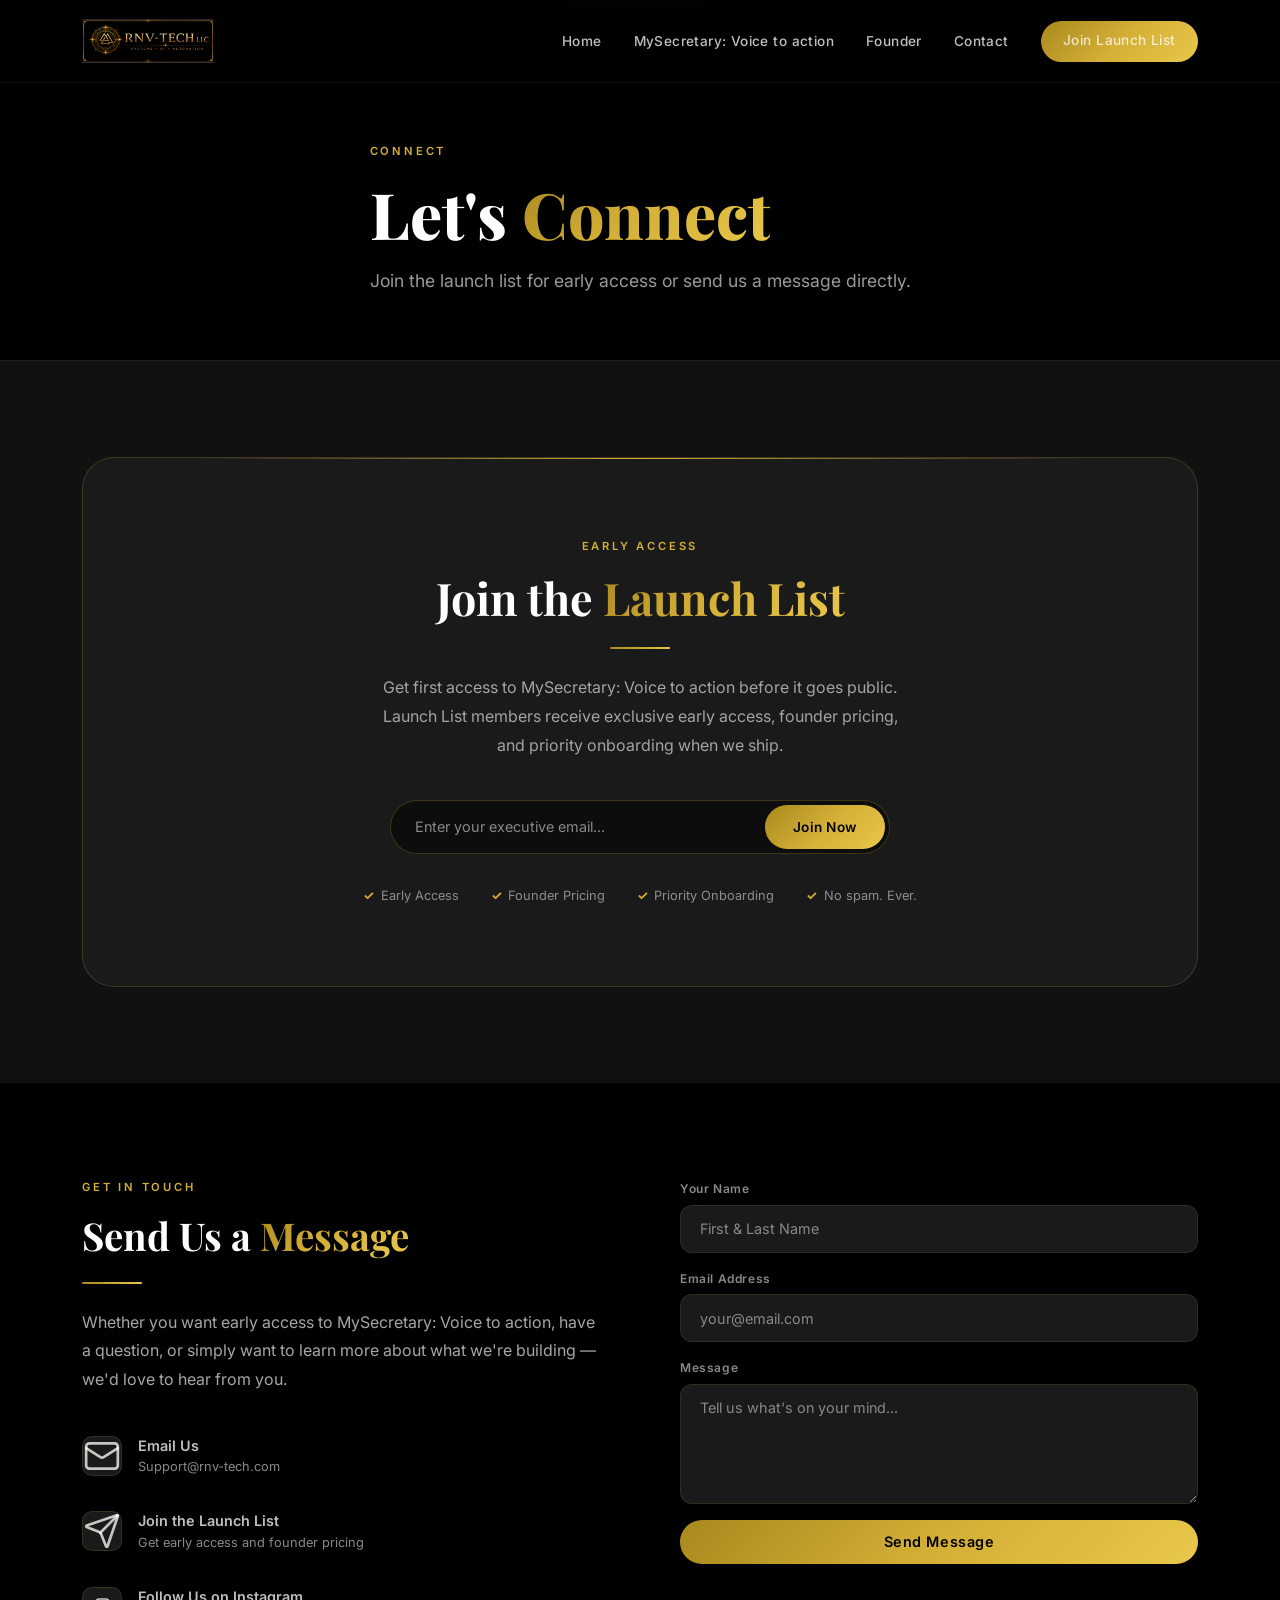
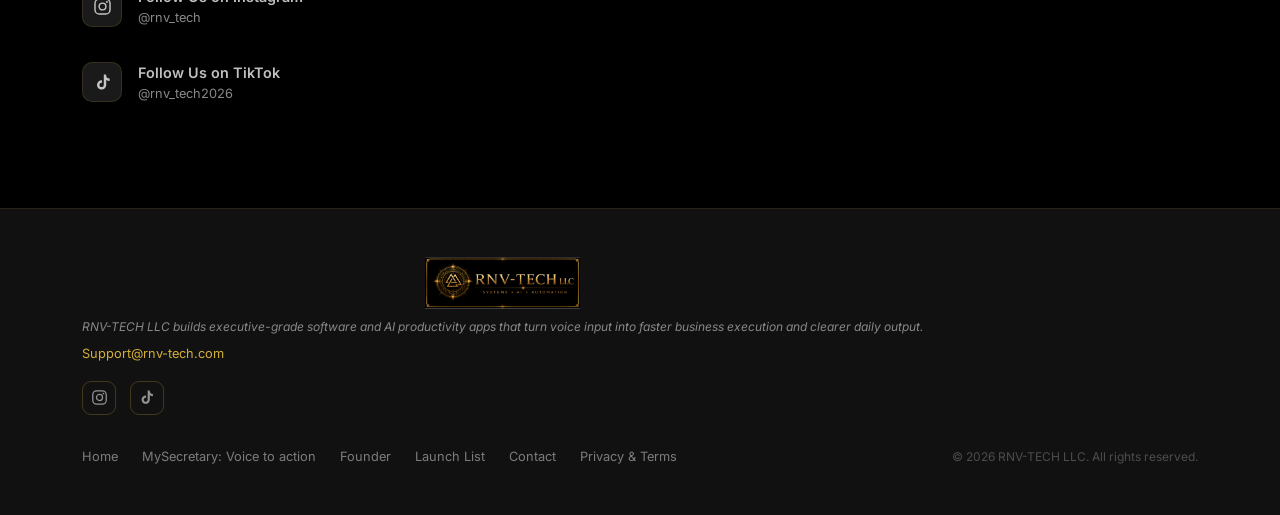
==== commit a953c655: "Use full "MySecretary: Voice to action" name in all remaining instances Switches the previously-shor" ====
--- a/contact.html
+++ b/contact.html
@@ -23,7 +23,7 @@
       </a>
       <ul class="nav-links">
         <li><a href="index.html">Home</a></li>
-        <li><a href="mysecretary.html">MySecretary</a></li>
+        <li><a href="mysecretary.html">MySecretary: Voice to action</a></li>
         <li><a href="founder.html">Founder</a></li>
         <li><a href="contact.html">Contact</a></li>
         <li><a href="#launch" class="btn btn-gold nav-cta">Join Launch List</a></li>
@@ -32,7 +32,7 @@
     </div>
     <div class="mobile-menu" id="mobile-menu">
       <a href="index.html">Home</a>
-      <a href="mysecretary.html">MySecretary</a>
+      <a href="mysecretary.html">MySecretary: Voice to action</a>
       <a href="founder.html">Founder</a>
       <a href="contact.html">Contact</a>
       <a href="#launch" class="btn btn-gold">Join the Launch List</a>
@@ -153,7 +153,7 @@
       </div>
       <div class="footer-links">
         <a href="index.html">Home</a>
-        <a href="mysecretary.html">MySecretary</a>
+        <a href="mysecretary.html">MySecretary: Voice to action</a>
         <a href="founder.html">Founder</a>
         <a href="#launch">Launch List</a>
         <a href="contact.html">Contact</a>
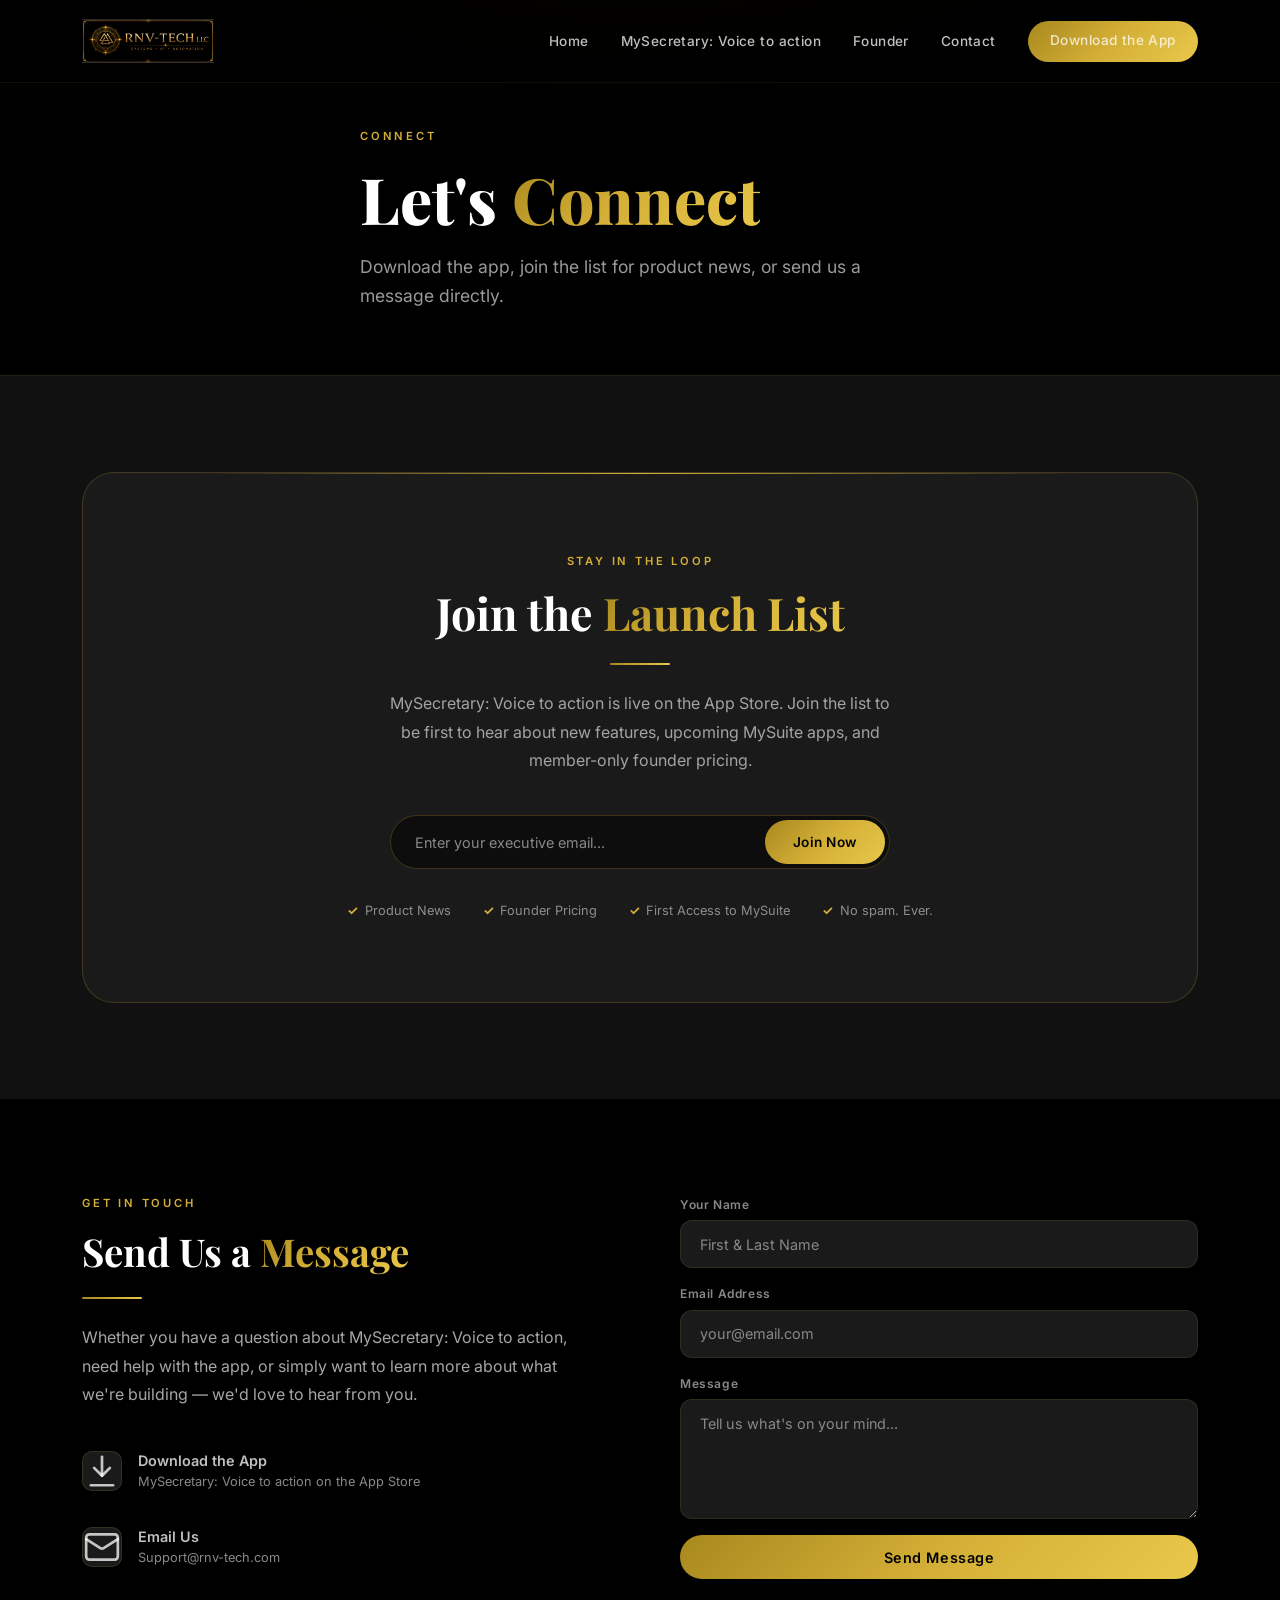
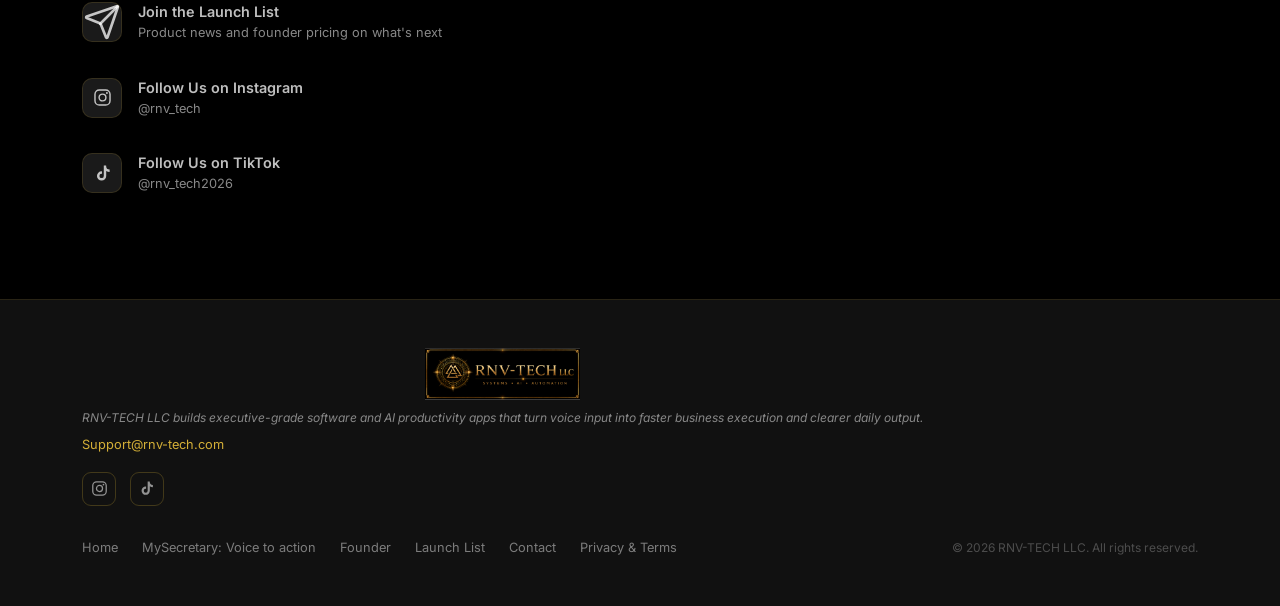
==== commit f5b0e1ad: "Update site for MySecretary App Store launch MySecretary: Voice to action is live on the App Store (" ====
--- a/contact.html
+++ b/contact.html
@@ -5,7 +5,7 @@
   <meta charset="UTF-8" />
   <meta name="viewport" content="width=device-width, initial-scale=1.0" />
   <title>Contact & Launch List | RNV-TECH LLC</title>
-  <meta name="description" content="Join the RNV-TECH launch list for early access to MySecretary: Voice to action. Or reach out to the team directly." />
+  <meta name="description" content="Get MySecretary: Voice to action on the App Store, join the RNV-TECH list for product news, or reach out to the team directly." />
   <link rel="preconnect" href="https://fonts.googleapis.com" />
   <link rel="preconnect" href="https://fonts.gstatic.com" crossorigin />
   <link href="https://fonts.googleapis.com/css2?family=Playfair+Display:wght@400;600;700;800&family=Inter:wght@400;500;600;700&display=swap" rel="stylesheet" />
@@ -26,7 +26,7 @@
         <li><a href="mysecretary.html">MySecretary: Voice to action</a></li>
         <li><a href="founder.html">Founder</a></li>
         <li><a href="contact.html">Contact</a></li>
-        <li><a href="#launch" class="btn btn-gold nav-cta">Join Launch List</a></li>
+        <li><a href="https://apps.apple.com/us/app/mysecretary-voice-to-action/id6780405200" target="_blank" rel="noopener" class="btn btn-gold nav-cta">Download the App</a></li>
       </ul>
       <div class="hamburger" id="hamburger"><span></span><span></span><span></span></div>
     </div>
@@ -35,7 +35,7 @@
       <a href="mysecretary.html">MySecretary: Voice to action</a>
       <a href="founder.html">Founder</a>
       <a href="contact.html">Contact</a>
-      <a href="#launch" class="btn btn-gold">Join the Launch List</a>
+      <a href="https://apps.apple.com/us/app/mysecretary-voice-to-action/id6780405200" target="_blank" rel="noopener" class="btn btn-gold">Download the App</a>
     </div>
   </div>
 </nav>
@@ -45,7 +45,7 @@
   <div class="container">
     <div class="section-label">Connect</div>
     <h1>Let's <span class="gold-text">Connect</span></h1>
-    <p>Join the launch list for early access or send us a message directly.</p>
+    <p>Download the app, join the list for product news, or send us a message directly.</p>
   </div>
 </div>
 
@@ -53,19 +53,19 @@
 <section id="launch">
   <div class="container">
     <div class="launch-card fade-in">
-      <div class="section-label">Early Access</div>
+      <div class="section-label">Stay in the Loop</div>
       <h2>Join the <span class="gold-text">Launch List</span></h2>
       <div class="gold-line"></div>
-      <p>Get first access to MySecretary: Voice to action before it goes public. Launch List members receive exclusive early access, founder pricing, and priority onboarding when we ship.</p>
+      <p>MySecretary: Voice to action is live on the App Store. Join the list to be first to hear about new features, upcoming MySuite apps, and member-only founder pricing.</p>
       <form class="signup-form" onsubmit="handleSignup(event)">
         <input type="hidden" name="_subject" value="New Launch List Signup — RNV-TECH" />
         <input type="email" id="email-input" name="email" placeholder="Enter your executive email..." required />
         <button type="submit" class="btn btn-gold">Join Now</button>
       </form>
       <div class="launch-perks">
-        <div class="perk">Early Access</div>
+        <div class="perk">Product News</div>
         <div class="perk">Founder Pricing</div>
-        <div class="perk">Priority Onboarding</div>
+        <div class="perk">First Access to MySuite</div>
         <div class="perk">No spam. Ever.</div>
       </div>
     </div>
@@ -80,8 +80,15 @@
         <div class="section-label">Get in Touch</div>
         <h2>Send Us a <span class="gold-text">Message</span></h2>
         <div class="gold-line left"></div>
-        <p>Whether you want early access to MySecretary: Voice to action, have a question, or simply want to learn more about what we're building — we'd love to hear from you.</p>
+        <p>Whether you have a question about MySecretary: Voice to action, need help with the app, or simply want to learn more about what we're building — we'd love to hear from you.</p>
         <div class="contact-links">
+          <a href="https://apps.apple.com/us/app/mysecretary-voice-to-action/id6780405200" target="_blank" rel="noopener" class="contact-link">
+            <div class="contact-link-icon"><svg viewBox="0 0 24 24" fill="none" stroke="currentColor" stroke-width="1.7" stroke-linecap="round" stroke-linejoin="round" aria-hidden="true"><path d="M12 3v12"/><path d="m7 10 5 5 5-5"/><path d="M5 21h14"/></svg></div>
+            <div>
+              <div style="font-weight:600;">Download the App</div>
+              <div style="font-size:0.8rem;color:var(--gray-4);">MySecretary: Voice to action on the App Store</div>
+            </div>
+          </a>
           <a href="mailto:Support@rnv-tech.com" class="contact-link">
             <div class="contact-link-icon"><svg viewBox="0 0 24 24" fill="none" stroke="currentColor" stroke-width="1.7" stroke-linecap="round" stroke-linejoin="round" aria-hidden="true"><rect width="20" height="16" x="2" y="4" rx="2"/><path d="m22 7-8.97 5.7a1.94 1.94 0 0 1-2.06 0L2 7"/></svg></div>
             <div>
@@ -93,7 +100,7 @@
             <div class="contact-link-icon"><svg viewBox="0 0 24 24" fill="none" stroke="currentColor" stroke-width="1.7" stroke-linecap="round" stroke-linejoin="round" aria-hidden="true"><path d="M14.536 21.686a.5.5 0 0 0 .937-.024l6.5-19a.496.496 0 0 0-.635-.635l-19 6.5a.5.5 0 0 0-.024.937l7.93 3.18a2 2 0 0 1 1.112 1.11z"/><path d="m21.854 2.147-10.94 10.939"/></svg></div>
             <div>
               <div style="font-weight:600;">Join the Launch List</div>
-              <div style="font-size:0.8rem;color:var(--gray-4);">Get early access and founder pricing</div>
+              <div style="font-size:0.8rem;color:var(--gray-4);">Product news and founder pricing on what's next</div>
             </div>
           </a>
           <a href="https://www.instagram.com/rnv_tech" target="_blank" rel="noopener" class="contact-link">
--- a/css/style.css
+++ b/css/style.css
@@ -580,3 +580,41 @@
   .audience-grid { grid-template-columns: 1fr 1fr; }
   .about-stats { grid-template-columns: 1fr 1fr; }
 }
+
+/* ── LOADING SCREEN (home page) ── */
+#rnv-loader { position: fixed; inset: 0; z-index: 2000; display: none; align-items: center; justify-content: center; background: radial-gradient(120% 90% at 50% 42%, #0a0805 0%, #000 62%); }
+html.rnv-load { overflow: hidden; }
+html.rnv-load #rnv-loader { display: flex; animation: rnvlOverlayOut .6s 4.6s ease forwards; }
+.rnvl-lockup { display: flex; flex-direction: column; align-items: center; gap: 22px; animation: rnvlLift .7s 4.3s ease forwards; }
+.rnvl-med-wrap { position: relative; width: min(250px, 52vw); aspect-ratio: 1; }
+.rnvl-med { position: absolute; inset: 0; background: url('../images/loader-medallion.webp') center/contain no-repeat; animation: rnvlBloom 1.15s cubic-bezier(.2,.9,.25,1) both; }
+.rnvl-word-wrap { position: relative; width: min(280px, 56vw); aspect-ratio: 496/180; animation: rnvlRise .95s .8s cubic-bezier(.2,.9,.25,1) both; }
+.rnvl-word { position: absolute; inset: 0; background: url('../images/loader-wordmark.webp') center/contain no-repeat; }
+.rnvl-arc { position: absolute; inset: -3.5%; border-radius: 50%; opacity: 0; pointer-events: none;
+  background: conic-gradient(transparent 0turn .70turn, rgba(212,175,55,.15) .72turn, #d4af37 .86turn, #ffdf8e .965turn, transparent .97turn);
+  -webkit-mask: radial-gradient(farthest-side, transparent calc(100% - 5px), #000 calc(100% - 4px));
+          mask: radial-gradient(farthest-side, transparent calc(100% - 5px), #000 calc(100% - 4px));
+  animation: rnvlFadeIn .45s .5s forwards, rnvlSpin 1.2s linear infinite, rnvlFadeOut .5s 3.3s forwards; }
+.rnvl-pulse { position: absolute; inset: -3.5%; border-radius: 50%; border: 1.5px solid #ffdf8e; opacity: 0; pointer-events: none; animation: rnvlRing .7s 3.4s ease-out forwards; }
+.rnvl-glint { position: absolute; inset: 0; opacity: 0; pointer-events: none; filter: brightness(2.1) saturate(1.2);
+  -webkit-mask-image: linear-gradient(115deg, transparent 40%, #000 50%, transparent 60%); mask-image: linear-gradient(115deg, transparent 40%, #000 50%, transparent 60%);
+  -webkit-mask-size: 260% 100%; mask-size: 260% 100%; -webkit-mask-repeat: no-repeat; mask-repeat: no-repeat; }
+.rnvl-glint-med { background: url('../images/loader-medallion.webp') center/contain no-repeat; animation: rnvlSweep 1.15s 3.05s ease-in-out forwards; }
+.rnvl-glint-word { background: url('../images/loader-wordmark.webp') center/contain no-repeat; animation: rnvlSweep 1.15s 3.3s ease-in-out forwards; }
+.rnvl-progress { width: min(230px, 48vw); height: 2px; background: rgba(212,175,55,.14); border-radius: 2px; overflow: hidden; }
+.rnvl-progress i { display: block; height: 100%; width: 0; border-radius: 2px; background: linear-gradient(90deg, #d4af37, #ffdf8e); box-shadow: 0 0 8px rgba(255,223,142,.7); animation: rnvlFill 2.6s .7s cubic-bezier(.25,.7,.2,1) forwards; }
+.rnvl-skip { position: absolute; bottom: 30px; left: 50%; transform: translateX(-50%); background: none; border: 1px solid rgba(212,175,55,.25); color: rgba(212,175,55,.7); font-family: 'Inter', sans-serif; font-size: .68rem; font-weight: 600; letter-spacing: .2em; text-transform: uppercase; padding: .55rem 1.5rem; border-radius: 50px; cursor: pointer; opacity: 0; animation: rnvlFadeIn .5s .9s forwards; transition: color var(--transition), border-color var(--transition); }
+.rnvl-skip:hover, .rnvl-skip:focus-visible { color: var(--gold); border-color: var(--gold); outline: none; }
+html.rnv-load #rnv-loader.rnvl-skip-out { animation: rnvlOverlayOut .5s .1s ease forwards; }
+html.rnv-load #rnv-loader.rnvl-skip-out .rnvl-lockup { animation: rnvlLift .45s ease forwards; }
+@keyframes rnvlBloom { from { opacity: 0; transform: scale(.82); filter: blur(7px); } to { opacity: 1; transform: scale(1); filter: blur(0) drop-shadow(0 0 18px rgba(212,175,55,.28)); } }
+@keyframes rnvlRise { from { opacity: 0; transform: translateY(14px); } to { opacity: 1; transform: none; } }
+@keyframes rnvlSpin { to { transform: rotate(1turn); } }
+@keyframes rnvlFadeIn { to { opacity: 1; } }
+@keyframes rnvlFadeOut { to { opacity: 0; } }
+@keyframes rnvlFill { to { width: 100%; } }
+@keyframes rnvlRing { 0% { opacity: .85; transform: scale(1); } 100% { opacity: 0; transform: scale(1.3); } }
+@keyframes rnvlLift { to { opacity: 0; transform: translateY(-16px); filter: blur(3px); } }
+@keyframes rnvlOverlayOut { to { opacity: 0; visibility: hidden; } }
+@keyframes rnvlSweep { 0% { -webkit-mask-position: 130% 0; mask-position: 130% 0; opacity: 0; } 15% { opacity: .95; } 75% { opacity: .95; } 100% { -webkit-mask-position: -130% 0; mask-position: -130% 0; opacity: 0; } }
+@media (prefers-reduced-motion: reduce) { #rnv-loader { display: none !important; } html.rnv-load { overflow: auto; } }
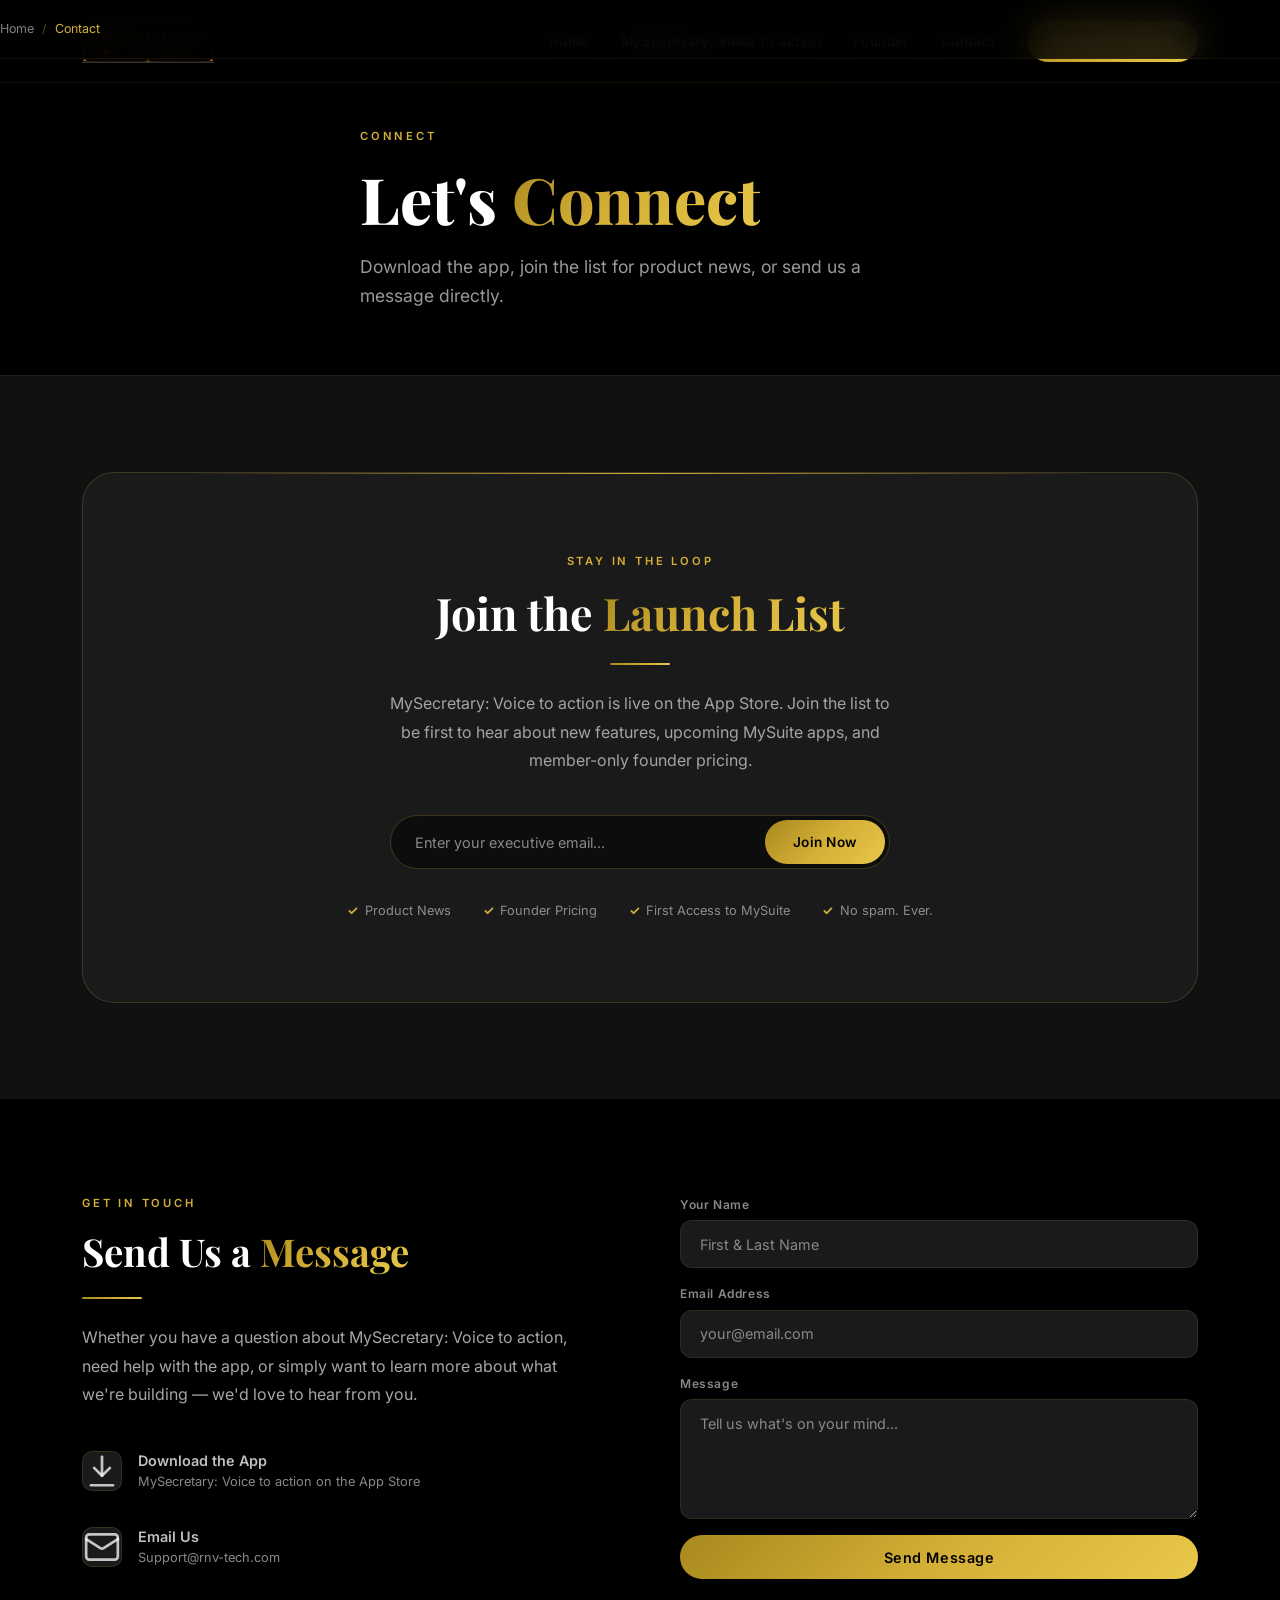
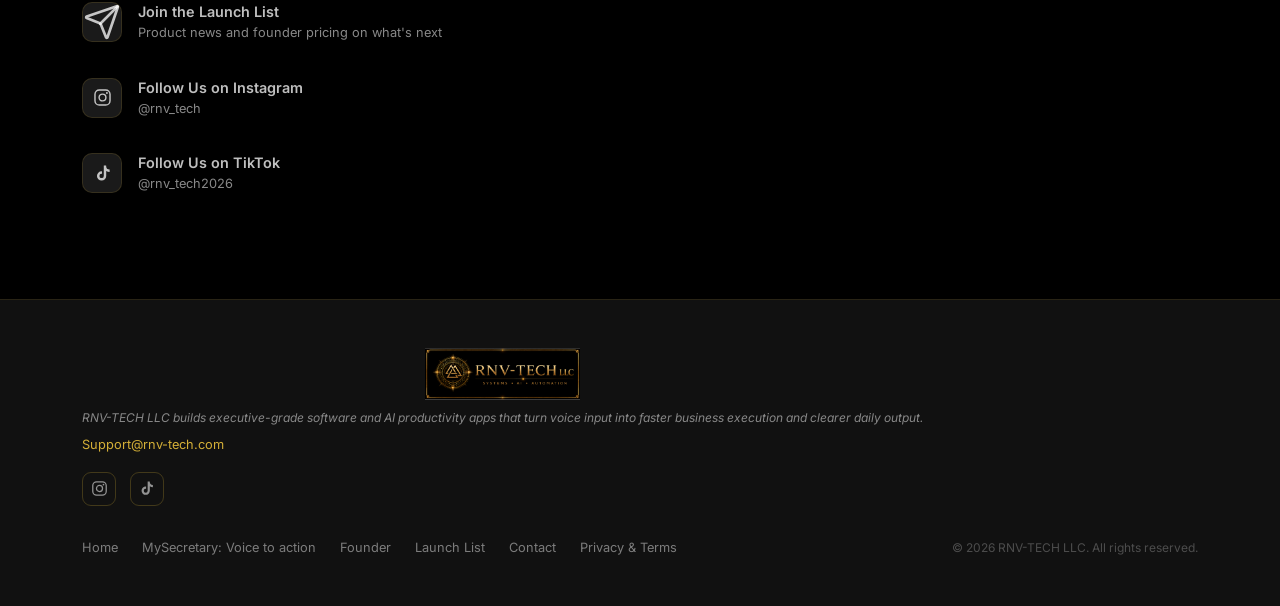
==== commit 5db83544: "Re-add breadcrumbs to inner pages The PR #27 port dropped both the visible breadcrumb nav and the Br" ====
--- a/contact.html
+++ b/contact.html
@@ -11,6 +11,30 @@
   <link href="https://fonts.googleapis.com/css2?family=Playfair+Display:wght@400;600;700;800&family=Inter:wght@400;500;600;700&display=swap" rel="stylesheet" />
   <link rel="icon" type="image/png" href="images/favicon.png" />
   <link rel="stylesheet" href="css/style.css" />
+  <link rel="canonical" href="https://rnv-tech.com/contact.html" />
+  <meta property="og:type" content="website" />
+  <meta property="og:site_name" content="RNV-TECH LLC" />
+  <meta property="og:title" content="Contact RNV-TECH LLC — Get the App, Join the List" />
+  <meta property="og:description" content="Get MySecretary: Voice to action on the App Store, join the RNV-TECH list for product news, or reach out to the team directly." />
+  <meta property="og:url" content="https://rnv-tech.com/contact.html" />
+  <meta property="og:image" content="https://rnv-tech.com/images/og-card.jpg" />
+  <meta property="og:image:width" content="1200" />
+  <meta property="og:image:height" content="630" />
+  <meta name="twitter:card" content="summary_large_image" />
+  <meta name="twitter:title" content="Contact RNV-TECH LLC — Get the App, Join the List" />
+  <meta name="twitter:description" content="Get MySecretary: Voice to action on the App Store, join the RNV-TECH list for product news, or reach out to the team directly." />
+  <meta name="twitter:image" content="https://rnv-tech.com/images/og-card.jpg" />
+  <script type="application/ld+json">{"@context": "https://schema.org", "@graph": [{"@type": "ContactPage", "@id": "https://rnv-tech.com/contact.html", "name": "Contact RNV-TECH LLC", "url": "https://rnv-tech.com/contact.html", "about": {"@id": "https://rnv-tech.com/#org"}}, {"@type": "Organization", "@id": "https://rnv-tech.com/#org", "name": "RNV-TECH LLC", "url": "https://rnv-tech.com/", "logo": "https://rnv-tech.com/images/logo.png", "email": "Support@rnv-tech.com", "sameAs": ["https://www.instagram.com/rnv_tech", "https://www.tiktok.com/@rnv_tech2026", "https://apps.apple.com/us/app/mysecretary-voice-to-action/id6780405200"]}]}</script>
+  <script type="application/ld+json">
+  {
+    "@context": "https://schema.org",
+    "@type": "BreadcrumbList",
+    "itemListElement": [
+      { "@type": "ListItem", "position": 1, "name": "Home", "item": "https://rnv-tech.com/" },
+      { "@type": "ListItem", "position": 2, "name": "Contact", "item": "https://rnv-tech.com/contact.html" }
+    ]
+  }
+  </script>
 </head>
 <body>
 
@@ -43,6 +67,12 @@
 <!-- ── PAGE HERO ── -->
 <div class="page-hero">
   <div class="container">
+    <nav class="breadcrumb" aria-label="Breadcrumb">
+      <ol>
+        <li><a href="index.html">Home</a></li>
+        <li><span aria-current="page">Contact</span></li>
+      </ol>
+    </nav>
     <div class="section-label">Connect</div>
     <h1>Let's <span class="gold-text">Connect</span></h1>
     <p>Download the app, join the list for product news, or send us a message directly.</p>
@@ -172,5 +202,6 @@
 </footer>
 
 <script src="js/main.js"></script>
+<!-- Cloudflare Web Analytics --><script type='module' src='https://static.cloudflareinsights.com/beacon.min.js' data-cf-beacon='{"token": "a533929b5371492bbb993cb2571a2a96"}'></script><!-- End Cloudflare Web Analytics -->
 </body>
 </html>
--- a/css/style.css
+++ b/css/style.css
@@ -179,7 +179,7 @@
 }
 .hero-banner-bg {
   position: absolute; inset: 0;
-  background-image: url('images/banner.png');
+  background-image: url('images/og-card.jpg');
   background-size: cover; background-position: center 30%;
   opacity: 0.12;
 }
@@ -405,6 +405,15 @@
 
 /* ── UTILITY ── */
 .mt-2 { margin-top: 1rem; }
+/* ── BREADCRUMBS ── */
+.breadcrumb { margin-bottom: 1.25rem; }
+.breadcrumb ol { display: flex; flex-wrap: wrap; align-items: center; gap: 0.5rem; list-style: none; font-size: 0.78rem; }
+.breadcrumb li { display: flex; align-items: center; gap: 0.5rem; }
+.breadcrumb li:not(:last-child)::after { content: '/'; color: rgba(212,175,55,0.4); }
+.breadcrumb a { color: rgba(255,255,255,0.5); text-decoration: none; transition: color var(--transition); }
+.breadcrumb a:hover { color: var(--gold); }
+.breadcrumb [aria-current='page'] { color: var(--gold); }
+
 .page-hero { min-height: 40vh; display: flex; align-items: flex-end; padding: 8rem 0 4rem; position: relative; overflow: hidden; background: radial-gradient(ellipse 80% 60% at 50% -10%, rgba(212,175,55,0.1) 0%, transparent 60%); }
 .page-hero h1 { font-size: clamp(2.5rem, 5vw, 4rem); font-weight: 800; margin-bottom: 1rem; }
 .page-hero p { color: rgba(255,255,255,0.6); font-size: 1.1rem; max-width: 560px; line-height: 1.7; }
@@ -618,3 +627,45 @@
 @keyframes rnvlOverlayOut { to { opacity: 0; visibility: hidden; } }
 @keyframes rnvlSweep { 0% { -webkit-mask-position: 130% 0; mask-position: 130% 0; opacity: 0; } 15% { opacity: .95; } 75% { opacity: .95; } 100% { -webkit-mask-position: -130% 0; mask-position: -130% 0; opacity: 0; } }
 @media (prefers-reduced-motion: reduce) { #rnv-loader { display: none !important; } html.rnv-load { overflow: auto; } }
+
+/* ── REAL APP SCREENSHOTS ── */
+.phone-shot { position: relative; width: min(300px, 74vw); margin: 0 auto; border-radius: 44px; border: 1px solid rgba(212,175,55,0.35); overflow: hidden; background: #000; box-shadow: 0 40px 100px rgba(0,0,0,0.8), 0 0 70px rgba(212,175,55,0.10); }
+.phone-shot::before { content: ''; position: absolute; top: -1px; left: 12%; right: 12%; height: 1px; background: linear-gradient(90deg, transparent, var(--gold), transparent); z-index: 1; }
+.phone-shot img { display: block; width: 100%; height: auto; }
+
+/* ── FAQ ── */
+.faq-list { max-width: 800px; margin: 0 auto; display: flex; flex-direction: column; gap: 1rem; }
+.faq-item {
+  background: var(--gray-2);
+  border: 1px solid rgba(212,175,55,0.12);
+  border-radius: var(--radius);
+  overflow: hidden;
+  transition: border-color var(--transition);
+}
+.faq-item[open] { border-color: rgba(212,175,55,0.32); }
+.faq-item summary {
+  display: flex; align-items: center; justify-content: space-between; gap: 1.5rem;
+  padding: 1.4rem 1.75rem;
+  font-size: 0.95rem; font-weight: 600;
+  color: rgba(255,255,255,0.9);
+  cursor: pointer; list-style: none;
+  transition: color var(--transition);
+}
+.faq-item summary::-webkit-details-marker { display: none; }
+.faq-item summary:hover { color: var(--gold); }
+.faq-item summary::after {
+  content: ''; flex-shrink: 0;
+  width: 9px; height: 9px;
+  border-right: 2px solid var(--gold);
+  border-bottom: 2px solid var(--gold);
+  transform: rotate(45deg) translate(-2px, -2px);
+  transition: transform var(--transition);
+}
+.faq-item[open] summary::after { transform: rotate(-135deg) translate(-2px, -2px); }
+.faq-item .faq-answer {
+  padding: 0 1.75rem 1.5rem;
+  font-size: 0.9rem; line-height: 1.8;
+  color: rgba(255,255,255,0.6);
+}
+.faq-item .faq-answer a { color: var(--gold); text-decoration: none; }
+.faq-item .faq-answer a:hover { text-decoration: underline; }
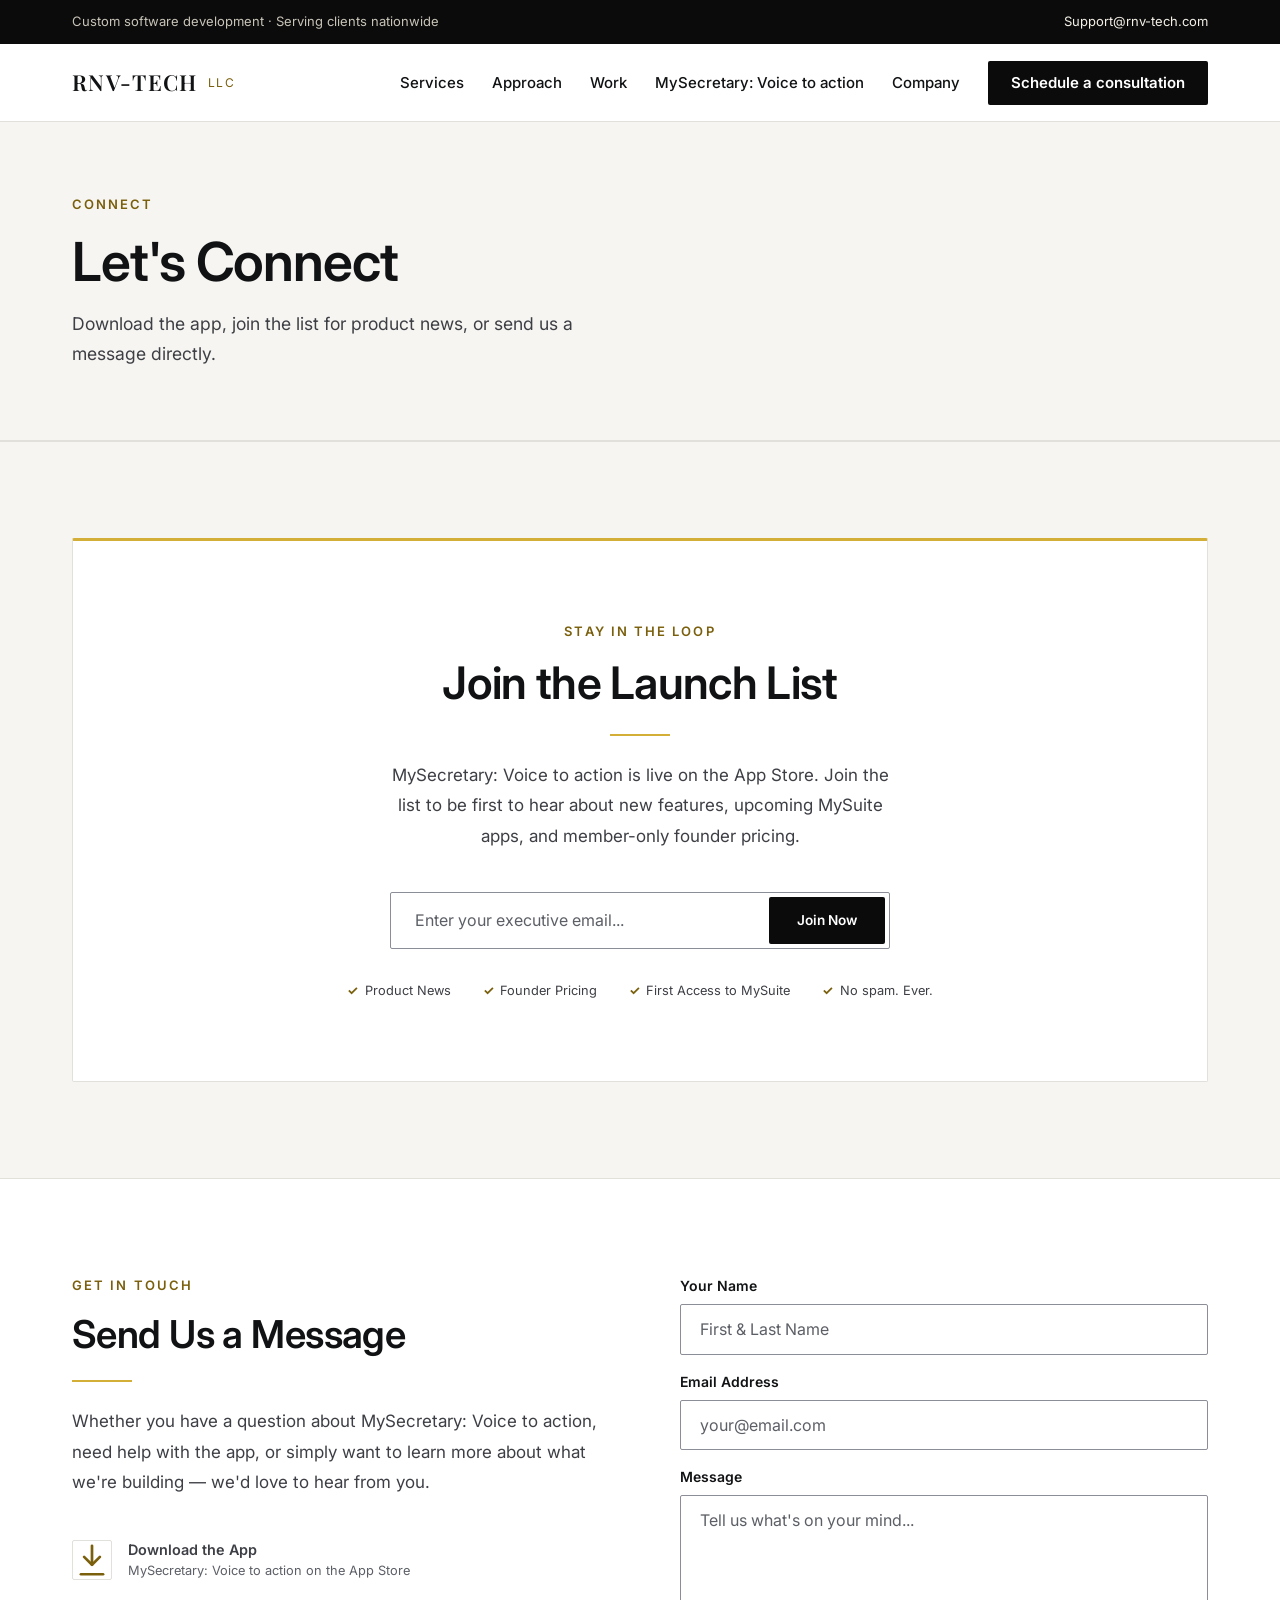
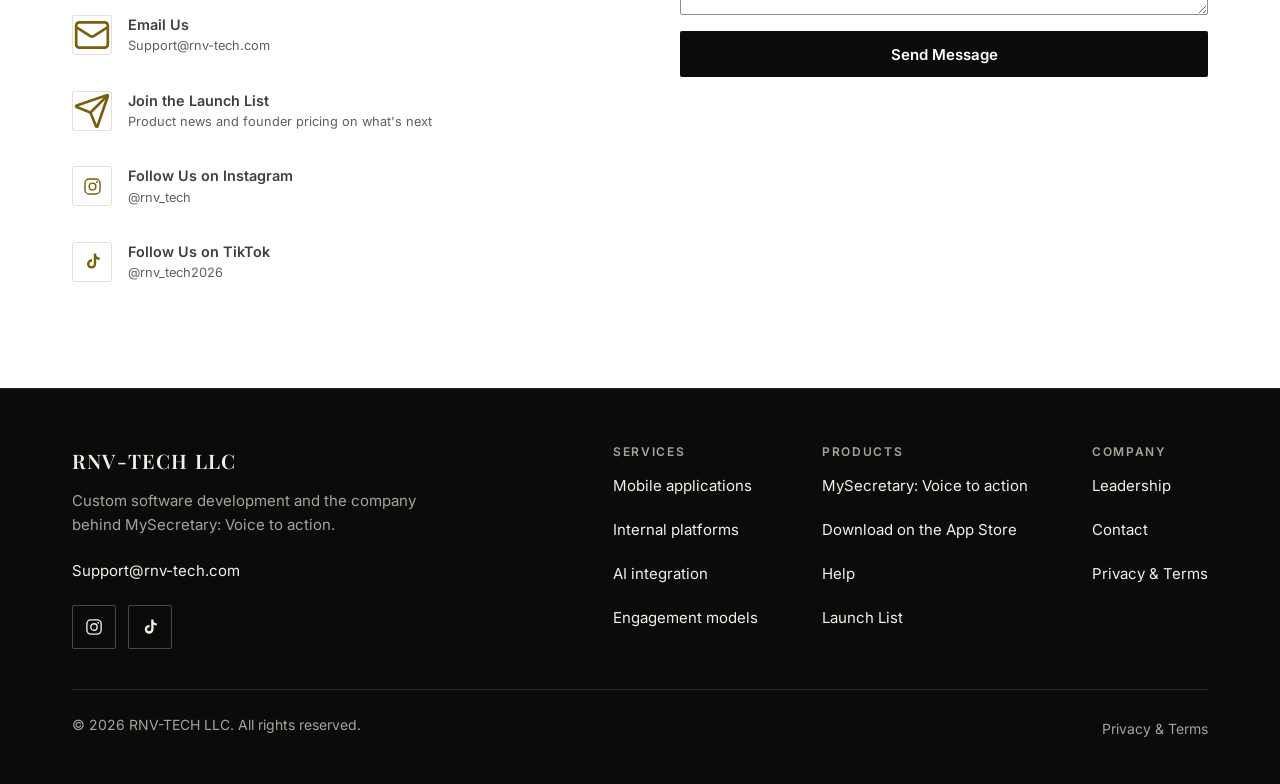
==== commit 488f92b1: "feat: reposition site as a corporate custom software company Rebuild the homepage and founder page o" ====
--- a/contact.html
+++ b/contact.html
@@ -8,9 +8,11 @@
   <meta name="description" content="Get MySecretary: Voice to action on the App Store, join the RNV-TECH list for product news, or reach out to the team directly." />
   <link rel="preconnect" href="https://fonts.googleapis.com" />
   <link rel="preconnect" href="https://fonts.gstatic.com" crossorigin />
-  <link href="https://fonts.googleapis.com/css2?family=Playfair+Display:wght@400;600;700;800&family=Inter:wght@400;500;600;700&display=swap" rel="stylesheet" />
+  <link href="https://fonts.googleapis.com/css2?family=Playfair+Display:ital,wght@0,400;0,500;0,600;0,700;0,800;1,500&family=Inter:wght@400;500;600;700&display=swap" rel="stylesheet" />
   <link rel="icon" type="image/png" href="images/favicon.png" />
   <link rel="stylesheet" href="css/style.css" />
+  <link rel="stylesheet" href="css/corporate.css" />
+  <link rel="stylesheet" href="css/legacy-light.css" />
   <link rel="canonical" href="https://rnv-tech.com/contact.html" />
   <meta property="og:type" content="website" />
   <meta property="og:site_name" content="RNV-TECH LLC" />
@@ -25,54 +27,48 @@
   <meta name="twitter:description" content="Get MySecretary: Voice to action on the App Store, join the RNV-TECH list for product news, or reach out to the team directly." />
   <meta name="twitter:image" content="https://rnv-tech.com/images/og-card.jpg" />
   <script type="application/ld+json">{"@context": "https://schema.org", "@graph": [{"@type": "ContactPage", "@id": "https://rnv-tech.com/contact.html", "name": "Contact RNV-TECH LLC", "url": "https://rnv-tech.com/contact.html", "about": {"@id": "https://rnv-tech.com/#org"}}, {"@type": "Organization", "@id": "https://rnv-tech.com/#org", "name": "RNV-TECH LLC", "url": "https://rnv-tech.com/", "logo": "https://rnv-tech.com/images/logo.png", "email": "Support@rnv-tech.com", "sameAs": ["https://www.instagram.com/rnv_tech", "https://www.tiktok.com/@rnv_tech2026", "https://apps.apple.com/us/app/mysecretary-voice-to-action/id6780405200"]}]}</script>
-  <script type="application/ld+json">
-  {
-    "@context": "https://schema.org",
-    "@type": "BreadcrumbList",
-    "itemListElement": [
-      { "@type": "ListItem", "position": 1, "name": "Home", "item": "https://rnv-tech.com/" },
-      { "@type": "ListItem", "position": 2, "name": "Contact", "item": "https://rnv-tech.com/contact.html" }
-    ]
-  }
-  </script>
 </head>
 <body>
 
 <!-- ── NAV ── -->
-<nav id="navbar">
-  <div class="container">
-    <div class="nav-inner">
-      <a href="index.html" class="nav-logo">
-        <img src="images/logo.png" alt="RNV-TECH LLC" class="nav-logo-img" />
+<div class="c-utility">
+  <div class="c-wrap">
+    <span>Custom software development · Serving clients nationwide</span>
+    <a href="mailto:Support@rnv-tech.com">Support@rnv-tech.com</a>
+  </div>
+</div>
+<header class="c-header">
+  <div class="c-wrap">
+    <div class="c-header-row">
+      <a href="index.html" class="c-brand" aria-label="RNV-TECH LLC home">
+        <span class="c-brand-name">RNV-TECH</span>
+        <span class="c-brand-llc">LLC</span>
       </a>
-      <ul class="nav-links">
-        <li><a href="index.html">Home</a></li>
-        <li><a href="mysecretary.html">MySecretary: Voice to action</a></li>
-        <li><a href="founder.html">Founder</a></li>
-        <li><a href="contact.html">Contact</a></li>
-        <li><a href="https://apps.apple.com/us/app/mysecretary-voice-to-action/id6780405200" target="_blank" rel="noopener" class="btn btn-gold nav-cta">Download the App</a></li>
-      </ul>
-      <div class="hamburger" id="hamburger"><span></span><span></span><span></span></div>
-    </div>
-    <div class="mobile-menu" id="mobile-menu">
-      <a href="index.html">Home</a>
+      <nav class="c-nav" aria-label="Primary">
+        <a href="index.html#services">Services</a>
+        <a href="index.html#approach">Approach</a>
+        <a href="index.html#work">Work</a>
+        <a href="mysecretary.html">MySecretary: Voice to action</a>
+        <a href="founder.html">Company</a>
+        <a href="index.html#contact" class="c-btn c-btn-dark">Schedule a consultation</a>
+      </nav>
+      <button type="button" class="c-burger" id="hamburger" aria-label="Open menu"><span></span><span></span><span></span></button>
+    </div>
+    <div class="c-mobile" id="mobile-menu">
+      <a href="index.html#services">Services</a>
+      <a href="index.html#approach">Approach</a>
+      <a href="index.html#work">Work</a>
       <a href="mysecretary.html">MySecretary: Voice to action</a>
-      <a href="founder.html">Founder</a>
+      <a href="founder.html">Company</a>
       <a href="contact.html">Contact</a>
-      <a href="https://apps.apple.com/us/app/mysecretary-voice-to-action/id6780405200" target="_blank" rel="noopener" class="btn btn-gold">Download the App</a>
-    </div>
-  </div>
-</nav>
+      <a href="index.html#contact" class="c-btn c-btn-dark">Schedule a consultation</a>
+    </div>
+  </div>
+</header>
 
 <!-- ── PAGE HERO ── -->
 <div class="page-hero">
   <div class="container">
-    <nav class="breadcrumb" aria-label="Breadcrumb">
-      <ol>
-        <li><a href="index.html">Home</a></li>
-        <li><span aria-current="page">Contact</span></li>
-      </ol>
-    </nav>
     <div class="section-label">Connect</div>
     <h1>Let's <span class="gold-text">Connect</span></h1>
     <p>Download the app, join the list for product news, or send us a message directly.</p>
@@ -176,27 +172,44 @@
 </section>
 
 <!-- ── FOOTER ── -->
-<footer>
-  <div class="container">
-    <div class="footer-inner">
-      <div class="footer-brand">
-        <img src="images/logo.png" alt="RNV-TECH LLC" class="footer-logo-img" />
-        <div class="footer-tagline">RNV-TECH LLC builds executive-grade software and AI productivity apps that turn voice input into faster business execution and clearer daily output.</div>
-        <div class="footer-email"><a href="mailto:Support@rnv-tech.com">Support@rnv-tech.com</a></div>
-        <div class="footer-social">
-          <a href="https://www.instagram.com/rnv_tech" target="_blank" rel="noopener" aria-label="RNV-TECH on Instagram"><svg class="social-svg" viewBox="0 0 24 24" fill="none" stroke="currentColor" stroke-width="1.8" aria-hidden="true"><rect x="2.5" y="2.5" width="19" height="19" rx="5.5"/><circle cx="12" cy="12" r="4.3"/><circle cx="17.6" cy="6.4" r="1.2" fill="currentColor" stroke="none"/></svg></a>
-          <a href="https://www.tiktok.com/@rnv_tech2026" target="_blank" rel="noopener" aria-label="RNV-TECH on TikTok"><svg class="social-svg" viewBox="0 0 24 24" fill="currentColor" aria-hidden="true"><path d="M16.6 2h-2.97v13.06a2.77 2.77 0 1 1-2.77-2.77c.19 0 .38.02.56.06V9.32a5.8 5.8 0 0 0-.56-.03 5.83 5.83 0 1 0 5.83 5.83V8.73A7.5 7.5 0 0 0 21 10.06V7.1a4.55 4.55 0 0 1-4.4-4.55V2z"/></svg></a>
-        </div>
-      </div>
-      <div class="footer-links">
-        <a href="index.html">Home</a>
-        <a href="mysecretary.html">MySecretary: Voice to action</a>
-        <a href="founder.html">Founder</a>
-        <a href="#launch">Launch List</a>
-        <a href="contact.html">Contact</a>
-        <a href="privacy-terms.html">Privacy & Terms</a>
-      </div>
-      <div class="footer-copy">© 2026 RNV-TECH LLC. All rights reserved.</div>
+<footer class="c-footer">
+  <div class="c-wrap">
+    <div class="c-footer-top">
+      <div class="c-footer-brand">
+        <span class="c-brand-name">RNV-TECH LLC</span>
+        <p>Custom software development and the company behind MySecretary: Voice to action.</p>
+        <a href="mailto:Support@rnv-tech.com">Support@rnv-tech.com</a>
+        <div class="c-footer-social">
+          <a href="https://www.instagram.com/rnv_tech" target="_blank" rel="noopener" aria-label="RNV-TECH on Instagram"><svg viewBox="0 0 24 24" fill="none" stroke="currentColor" stroke-width="1.8" aria-hidden="true"><rect x="2.5" y="2.5" width="19" height="19" rx="5.5"/><circle cx="12" cy="12" r="4.3"/><circle cx="17.6" cy="6.4" r="1.2" fill="currentColor" stroke="none"/></svg></a>
+          <a href="https://www.tiktok.com/@rnv_tech2026" target="_blank" rel="noopener" aria-label="RNV-TECH on TikTok"><svg viewBox="0 0 24 24" fill="currentColor" aria-hidden="true"><path d="M16.6 2h-2.97v13.06a2.77 2.77 0 1 1-2.77-2.77c.19 0 .38.02.56.06V9.32a5.8 5.8 0 0 0-.56-.03 5.83 5.83 0 1 0 5.83 5.83V8.73A7.5 7.5 0 0 0 21 10.06V7.1a4.55 4.55 0 0 1-4.4-4.55V2z"/></svg></a>
+        </div>
+      </div>
+      <div class="c-footer-cols">
+        <div class="c-footer-col">
+          <h2>Services</h2>
+          <a href="index.html#services">Mobile applications</a>
+          <a href="index.html#services">Internal platforms</a>
+          <a href="index.html#services">AI integration</a>
+          <a href="index.html#engagement">Engagement models</a>
+        </div>
+        <div class="c-footer-col">
+          <h2>Products</h2>
+          <a href="mysecretary.html">MySecretary: Voice to action</a>
+          <a href="https://apps.apple.com/us/app/mysecretary-voice-to-action/id6780405200" target="_blank" rel="noopener">Download on the App Store</a>
+          <a href="help.html">Help</a>
+          <a href="contact.html#launch">Launch List</a>
+        </div>
+        <div class="c-footer-col">
+          <h2>Company</h2>
+          <a href="founder.html">Leadership</a>
+          <a href="contact.html">Contact</a>
+          <a href="privacy-terms.html">Privacy &amp; Terms</a>
+        </div>
+      </div>
+    </div>
+    <div class="c-footer-base">
+      <span>© 2026 RNV-TECH LLC. All rights reserved.</span>
+      <a href="privacy-terms.html">Privacy &amp; Terms</a>
     </div>
   </div>
 </footer>
--- a/css/corporate.css
+++ b/css/corporate.css
@@ -0,0 +1,228 @@
+/* © 2026 RNV-TECH LLC. All rights reserved. Unauthorized copying or distribution prohibited. */
+
+/* Corporate design system. Every class is prefixed c- so this sheet can load
+   beside style.css on the older dark pages (shared header + footer only). */
+
+:root {
+  --c-ink: #111214;
+  --c-body: #3d3f45;
+  --c-muted: #5c5f66;
+  --c-line: #e2e0da;
+  --c-paper: #ffffff;
+  --c-paper-alt: #f6f5f2;
+  --c-night: #0b0b0c;
+  --c-night-line: #26252a;
+  --c-ivory: #f4f0e6;
+  --c-ivory-soft: #c9c4b8;
+  --c-gold: #D4AF37;
+  --c-gold-ink: #7a5f0c;
+  --c-radius: 2px;
+  --c-max: 1200px;
+}
+
+.c-page { margin: 0; background: var(--c-paper); color: var(--c-ink); font-family: 'Inter', -apple-system, BlinkMacSystemFont, sans-serif; font-size: 17px; line-height: 1.6; -webkit-font-smoothing: antialiased; }
+.c-page *, .c-page *::before, .c-page *::after { box-sizing: border-box; }
+.c-page :where(h1, h2, h3, p, dl, dd, ol, ul, blockquote) { margin: 0; padding: 0; }
+.c-page h1, .c-page h2, .c-page h3 { font-family: 'Inter', sans-serif; }
+.c-page a { color: var(--c-gold-ink); }
+.c-page a:hover { color: #5c4708; }
+.c-page :focus-visible, .c-utility :focus-visible, .c-header :focus-visible, .c-footer :focus-visible { outline: 2px solid var(--c-gold-ink); outline-offset: 2px; }
+.c-dark :focus-visible, .c-utility :focus-visible, .c-footer :focus-visible { outline-color: var(--c-gold); }
+
+.c-wrap { max-width: var(--c-max); margin: 0 auto; padding-left: 32px; padding-right: 32px; }
+
+/* ── UTILITY BAR + HEADER (shared by every page) ── */
+.c-utility { background: var(--c-night); color: var(--c-ivory-soft); font-family: 'Inter', sans-serif; font-size: 13px; line-height: 1.5; }
+.c-utility .c-wrap { min-height: 44px; display: flex; flex-wrap: wrap; align-items: center; justify-content: space-between; gap: 4px 32px; }
+.c-utility a { color: var(--c-ivory); text-decoration: none; padding: 12px 0; }
+.c-utility a:hover { color: var(--c-gold); }
+
+.c-header { background: var(--c-paper); color: var(--c-ink); border-bottom: 1px solid var(--c-line); font-family: 'Inter', sans-serif; }
+.c-header .c-wrap { padding-top: 16px; padding-bottom: 16px; }
+.c-header-row { display: flex; align-items: center; justify-content: space-between; gap: 12px 32px; }
+.c-brand { display: flex; align-items: center; gap: 10px; min-height: 44px; text-decoration: none; color: var(--c-ink); }
+.c-brand:hover { color: var(--c-ink); }
+.c-brand-name { font-family: 'Playfair Display', Georgia, serif; font-weight: 600; font-size: 22px; letter-spacing: 0.06em; color: var(--c-ink); }
+.c-brand-llc { font-size: 12px; letter-spacing: 0.16em; text-transform: uppercase; color: var(--c-gold-ink); }
+
+/* style.css has bare `nav` and `footer` element rules; reset what they set. */
+nav.c-nav { position: static; padding: 0; background: none; border: 0; -webkit-backdrop-filter: none; backdrop-filter: none; z-index: auto; display: flex; align-items: center; gap: 4px 28px; font-size: 15px; font-weight: 500; line-height: 1.4; }
+.c-nav a { color: var(--c-ink); text-decoration: none; padding: 12px 0; }
+.c-nav a:hover { color: var(--c-gold-ink); }
+.c-nav a[aria-current="page"] { box-shadow: inset 0 -2px 0 var(--c-gold); }
+.c-nav a.c-btn { padding: 0 22px; color: #ffffff; }
+
+.c-burger { display: none; align-items: center; justify-content: center; flex-direction: column; gap: 5px; width: 44px; height: 44px; background: none; border: 1px solid var(--c-line); border-radius: var(--c-radius); cursor: pointer; padding: 0; }
+.c-burger span { display: block; width: 20px; height: 2px; background: var(--c-ink); }
+.c-mobile { display: none; flex-direction: column; padding-top: 12px; margin-top: 16px; border-top: 1px solid var(--c-line); font-size: 16px; font-weight: 500; }
+.c-mobile a { color: var(--c-ink); text-decoration: none; padding: 14px 0; border-bottom: 1px solid var(--c-line); }
+.c-mobile a.c-btn { margin-top: 16px; border-bottom: 0; color: #ffffff; justify-content: center; }
+
+/* Older dark pages were spaced for a fixed nav; the new header is in normal flow. */
+.c-header ~ .page-hero { padding-top: 4.5rem; min-height: 0; }
+
+/* ── BUTTONS ── */
+.c-btn { display: inline-flex; align-items: center; justify-content: center; min-height: 44px; padding: 0 22px; border: 1px solid transparent; border-radius: var(--c-radius); font-family: 'Inter', sans-serif; font-size: 15px; font-weight: 600; line-height: 1.2; text-decoration: none; cursor: pointer; transition: background-color .15s ease, color .15s ease, border-color .15s ease; }
+.c-btn-lg { min-height: 52px; padding: 0 28px; font-size: 16px; }
+.c-btn-dark, .c-page a.c-btn-dark { background: var(--c-night); color: #ffffff; }
+.c-btn-dark:hover, .c-page a.c-btn-dark:hover { background: #2a2b2f; color: #ffffff; }
+.c-btn-line, .c-page a.c-btn-line { background: transparent; border-color: var(--c-ink); color: var(--c-ink); }
+.c-btn-line:hover, .c-page a.c-btn-line:hover { background: var(--c-ink); color: #ffffff; }
+.c-btn-gold, .c-page a.c-btn-gold { background: var(--c-gold); color: var(--c-night); }
+.c-btn-gold:hover, .c-page a.c-btn-gold:hover { background: #e8c84a; color: var(--c-night); }
+.c-btn[disabled] { opacity: .75; cursor: default; }
+
+/* ── SECTIONS + TYPE ── */
+.c-section { padding: 104px 0; }
+.c-section-tight { padding: 72px 0; }
+.c-alt { background: var(--c-paper-alt); border-top: 1px solid var(--c-line); border-bottom: 1px solid var(--c-line); }
+.c-rule-top { border-top: 1px solid var(--c-line); }
+.c-dark { background: var(--c-night); color: var(--c-ivory); }
+.c-stack { display: flex; flex-direction: column; gap: 56px; }
+.c-head { display: flex; flex-direction: column; gap: 16px; max-width: 760px; }
+.c-eyebrow { font-size: 13px; font-weight: 600; letter-spacing: 0.16em; text-transform: uppercase; color: var(--c-gold-ink); }
+.c-dark .c-eyebrow { color: var(--c-gold); }
+.c-h1 { font-weight: 600; font-size: clamp(36px, 4.2vw, 56px); line-height: 1.1; letter-spacing: -0.02em; }
+.c-h2 { font-weight: 600; font-size: clamp(30px, 3.2vw, 42px); line-height: 1.15; letter-spacing: -0.015em; }
+.c-h3 { font-weight: 600; font-size: 21px; line-height: 1.3; }
+.c-lead { font-size: 19px; color: var(--c-body); max-width: 640px; }
+.c-text { color: var(--c-body); }
+.c-small { font-size: 16px; color: var(--c-body); }
+.c-note { font-size: 15px; color: var(--c-muted); }
+.c-dark .c-text, .c-dark .c-lead { color: var(--c-ivory-soft); }
+.c-row { display: flex; flex-wrap: wrap; gap: 24px; }
+.c-actions { display: flex; flex-wrap: wrap; gap: 14px; }
+
+/* ── HERO ── */
+.c-hero { padding: 96px 0 104px; }
+.c-hero .c-wrap { display: flex; flex-wrap: wrap; align-items: center; gap: 56px 72px; }
+.c-hero-copy { flex: 999 1 520px; min-width: 0; display: flex; flex-direction: column; gap: 26px; }
+.c-panel { flex: 1 1 380px; min-width: 0; background: var(--c-paper); border: 1px solid var(--c-line); border-top: 3px solid var(--c-gold); border-radius: var(--c-radius); }
+.c-panel-title { padding: 20px 28px; border-bottom: 1px solid var(--c-line); font-size: 13px; font-weight: 600; letter-spacing: 0.16em; text-transform: uppercase; color: var(--c-muted); }
+.c-facts { display: flex; flex-direction: column; }
+.c-facts > div { padding: 18px 28px; border-bottom: 1px solid var(--c-line); display: flex; flex-direction: column; gap: 2px; }
+.c-facts > div:last-child { border-bottom: 0; }
+.c-facts dt { font-size: 13px; font-weight: 600; color: var(--c-muted); }
+.c-facts dd { font-size: 16px; }
+
+/* ── CAPABILITY STRIP ── */
+.c-strip .c-wrap { display: flex; flex-wrap: wrap; }
+.c-strip-item { flex: 1 1 220px; min-width: 0; padding: 28px 24px 28px 0; display: flex; flex-direction: column; gap: 4px; }
+.c-strip-item strong { font-weight: 600; }
+.c-strip-item span { font-size: 15px; color: var(--c-muted); }
+
+/* ── CARDS ── */
+.c-card { flex: 1 1 480px; min-width: 0; background: var(--c-paper); border: 1px solid var(--c-line); border-radius: var(--c-radius); padding: 36px 32px; display: flex; flex-direction: column; gap: 14px; }
+.c-card-gold { border-top: 3px solid var(--c-gold); }
+.c-card svg { width: 30px; height: 30px; color: var(--c-gold-ink); }
+.c-phase { flex: 1 1 240px; padding: 32px 28px; gap: 12px; }
+.c-phase-no { font-size: 13px; font-weight: 600; letter-spacing: 0.16em; color: var(--c-gold-ink); }
+.c-trio { display: flex; flex-wrap: wrap; background: var(--c-paper); border: 1px solid var(--c-line); border-radius: var(--c-radius); }
+.c-trio > * { flex: 1 1 280px; min-width: 0; padding: 32px 28px; display: flex; flex-direction: column; gap: 10px; }
+.c-trio-top > * { border-top: 3px solid var(--c-ink); }
+.c-trio-top > *:first-child { border-top-color: var(--c-gold); }
+.c-ol { list-style: none; }
+.c-best strong { color: var(--c-ink); font-weight: 600; }
+
+/* ── WORK ── */
+.c-case { flex: 2 1 440px; min-width: 0; background: var(--c-night); color: var(--c-ivory); border-radius: var(--c-radius); padding: 44px 40px; display: flex; flex-direction: column; gap: 20px; }
+.c-case p { color: var(--c-ivory-soft); max-width: 580px; }
+.c-case-tags { display: flex; flex-wrap: wrap; align-items: center; gap: 12px; font-size: 12px; font-weight: 600; letter-spacing: 0.14em; text-transform: uppercase; color: var(--c-ivory-soft); }
+.c-badge { background: var(--c-gold); color: var(--c-night); padding: 5px 10px; border-radius: var(--c-radius); }
+.c-case ul { list-style: none; display: flex; flex-wrap: wrap; gap: 8px 28px; font-size: 15px; }
+.c-page .c-case a.c-link { color: var(--c-gold); }
+.c-side { flex: 1 1 300px; min-width: 0; display: flex; flex-direction: column; gap: 24px; }
+.c-side .c-card { flex: 1 1 auto; padding: 32px 28px; gap: 12px; }
+.c-kicker { font-size: 12px; font-weight: 600; letter-spacing: 0.14em; text-transform: uppercase; color: var(--c-muted); }
+.c-link { display: inline-flex; align-items: center; min-height: 44px; font-weight: 600; align-self: flex-start; }
+
+/* ── LEADERSHIP ── */
+.c-lead-row { display: flex; flex-wrap: wrap; align-items: center; gap: 48px 72px; }
+.c-portrait { display: block; width: 100%; height: auto; aspect-ratio: 4 / 5; object-fit: cover; border-radius: var(--c-radius); background: var(--c-night); }
+.c-lead-photo { flex: 0 1 300px; min-width: 0; }
+.c-lead-copy { flex: 999 1 420px; min-width: 0; display: flex; flex-direction: column; gap: 22px; }
+.c-lead-copy .c-text { max-width: 620px; }
+.c-sig { display: flex; flex-direction: column; gap: 2px; }
+.c-sig strong { font-weight: 600; }
+.c-sig span { font-size: 15px; color: var(--c-muted); }
+
+/* ── FAQ ── */
+.c-faq { display: flex; flex-wrap: wrap; gap: 40px 72px; }
+.c-faq-head { flex: 1 1 300px; min-width: 0; display: flex; flex-direction: column; gap: 16px; }
+.c-faq-list { flex: 2 1 520px; min-width: 0; border-bottom: 1px solid var(--c-line); }
+.c-faq-list > div { padding: 24px 0; border-top: 1px solid var(--c-line); display: flex; flex-direction: column; gap: 8px; }
+.c-faq-list dt { font-size: 18px; font-weight: 600; }
+.c-faq-list dd { font-size: 16px; color: var(--c-body); }
+
+/* ── CONTACT ── */
+.c-contact { display: flex; flex-wrap: wrap; gap: 56px 72px; }
+.c-contact-copy { flex: 1 1 380px; min-width: 0; display: flex; flex-direction: column; gap: 22px; }
+.c-page .c-dark a.c-mail { color: var(--c-gold); }
+.c-form { flex: 1 1 440px; min-width: 0; background: var(--c-paper); color: var(--c-ink); border-radius: var(--c-radius); padding: 36px; display: flex; flex-direction: column; gap: 20px; }
+.c-form-row { display: flex; flex-wrap: wrap; gap: 20px; }
+.c-field { flex: 1 1 180px; min-width: 0; display: flex; flex-direction: column; gap: 8px; }
+.c-field label { font-size: 14px; font-weight: 600; }
+.c-field input, .c-field select, .c-field textarea { width: 100%; min-height: 48px; padding: 0 14px; background: #ffffff; border: 1px solid #8b8e96; border-radius: var(--c-radius); color: var(--c-ink); font: inherit; font-size: 16px; }
+.c-field textarea { padding: 12px 14px; resize: vertical; min-height: 120px; }
+.c-form .c-btn { width: 100%; }
+
+/* ── FOUNDER PAGE ── */
+.c-pagehead { padding: 72px 0; }
+.c-pagehead .c-wrap { display: flex; flex-direction: column; gap: 16px; }
+.c-bio { display: flex; flex-wrap: wrap; align-items: flex-start; gap: 56px 80px; padding: 88px 32px 104px; }
+.c-bio-aside { flex: 1 1 300px; max-width: 360px; min-width: 0; display: flex; flex-direction: column; gap: 24px; }
+.c-bio-aside .c-panel { flex: none; }
+.c-bio-aside .c-facts > div { padding: 16px 24px; }
+.c-letter { flex: 999 1 520px; min-width: 0; max-width: 680px; display: flex; flex-direction: column; gap: 22px; line-height: 1.65; }
+.c-letter h2 { font-weight: 600; font-size: clamp(26px, 2.6vw, 34px); line-height: 1.2; letter-spacing: -0.01em; margin-bottom: 6px; }
+.c-letter p { color: var(--c-body); }
+.c-pull { margin: 14px 0; padding: 4px 0 4px 28px; border-left: 3px solid var(--c-gold); font-size: 22px; line-height: 1.45; font-weight: 500; color: var(--c-ink); }
+.c-signature { padding-top: 18px; display: flex; flex-direction: column; gap: 2px; }
+.c-signature-name { font-family: 'Playfair Display', Georgia, serif; font-style: italic; font-size: 26px; }
+.c-signature-role { font-size: 15px; color: var(--c-muted); }
+.c-ps { margin-top: 28px; padding-top: 24px; border-top: 1px solid var(--c-line); display: flex; align-items: flex-start; gap: 16px; }
+.c-ps svg { flex: 0 0 auto; width: 18px; height: 26px; margin-top: 3px; color: var(--c-gold-ink); }
+.c-letter .c-ps p { font-family: 'Playfair Display', Georgia, serif; font-style: italic; font-size: 17px; line-height: 1.6; color: var(--c-muted); }
+.c-cta .c-wrap { display: flex; flex-wrap: wrap; align-items: center; justify-content: space-between; gap: 28px 56px; padding-top: 80px; padding-bottom: 80px; }
+.c-cta-copy { flex: 1 1 420px; min-width: 0; display: flex; flex-direction: column; gap: 12px; }
+.c-cta .c-h2 { font-size: clamp(28px, 3vw, 40px); }
+
+/* ── FOOTER (shared by every page) ── */
+footer.c-footer { background: var(--c-night); color: var(--c-ivory); border-top: 1px solid var(--c-night-line); padding: 56px 0 40px; font-family: 'Inter', sans-serif; font-size: 15px; line-height: 1.6; }
+.c-footer .c-wrap { display: flex; flex-direction: column; gap: 40px; }
+.c-footer-top { display: flex; flex-wrap: wrap; justify-content: space-between; gap: 32px 64px; }
+.c-footer-brand { flex: 1 1 300px; min-width: 0; display: flex; flex-direction: column; gap: 12px; }
+.c-footer-brand .c-brand-name { color: var(--c-ivory); font-size: 20px; }
+.c-footer-brand p { margin: 0; color: #a8a399; max-width: 380px; }
+.c-footer-cols { display: flex; flex-wrap: wrap; gap: 8px 64px; }
+.c-footer-col { display: flex; flex-direction: column; }
+.c-footer-col h2 { margin: 0; padding-bottom: 6px; font-family: 'Inter', sans-serif; font-size: 12px; font-weight: 600; letter-spacing: 0.14em; text-transform: uppercase; color: #a8a399; }
+.c-footer a { color: var(--c-ivory); text-decoration: none; padding: 10px 0; }
+.c-footer a:hover { color: var(--c-gold); }
+.c-footer-social { display: flex; gap: 12px; }
+.c-footer-social a { display: flex; align-items: center; justify-content: center; width: 44px; height: 44px; padding: 0; border: 1px solid #4a4740; border-radius: var(--c-radius); }
+.c-footer-social svg { width: 18px; height: 18px; }
+.c-footer-base { display: flex; flex-wrap: wrap; justify-content: space-between; gap: 8px 32px; padding-top: 24px; border-top: 1px solid var(--c-night-line); font-size: 14px; color: #a8a399; }
+.c-footer-base a { color: #a8a399; padding: 4px 0; }
+
+/* ── RESPONSIVE ── */
+@media (max-width: 1100px) {
+  nav.c-nav { display: none; }
+  .c-burger { display: flex; }
+}
+@media (min-width: 1101px) {
+  .c-mobile { display: none !important; }
+}
+@media (max-width: 768px) {
+  .c-wrap { padding-left: 20px; padding-right: 20px; }
+  .c-section { padding: 72px 0; }
+  .c-hero { padding: 64px 0 72px; }
+  .c-bio { padding: 56px 20px 72px; }
+  .c-case { padding: 32px 24px; }
+  .c-form { padding: 24px; }
+  .c-strip-item { padding-right: 0; }
+  .c-actions .c-btn { width: 100%; }
+}
+@media (prefers-reduced-motion: reduce) {
+  .c-btn { transition: none; }
+}
--- a/css/legacy-light.css
+++ b/css/legacy-light.css
@@ -0,0 +1,107 @@
+/* © 2026 RNV-TECH LLC. All rights reserved. Unauthorized copying or distribution prohibited. */
+
+/* Corporate light theme for the pages still built on style.css
+   (mysecretary.html, contact.html, privacy-terms.html).
+   Load order: style.css, corporate.css, then this file.
+   It re-points style.css's colour variables and overrides the values
+   style.css hard-codes for a dark background. */
+
+:root {
+  --black: #ffffff;
+  --white: #111214;
+  --gray-1: #f6f5f2;
+  --gray-2: #ffffff;
+  --gray-4: #5c5f66;
+  --gold: #7a5f0c;
+  --gold-lt: #7a5f0c;
+  --gold-dk: #7a5f0c;
+  --radius: 2px;
+  --radius-lg: 2px;
+  --ll-line: #e2e0da;
+  --ll-body: #3d3f45;
+  --ll-accent: #D4AF37;
+}
+
+body { font-size: 17px; }
+html { scroll-padding-top: 16px; }
+
+/* ── Type ── */
+h1, h2, h3, h4 { font-family: 'Inter', -apple-system, BlinkMacSystemFont, sans-serif; font-weight: 600; letter-spacing: -0.015em; color: #111214; }
+.page-hero h1 { font-weight: 600; font-size: clamp(36px, 4.2vw, 56px); letter-spacing: -0.02em; }
+.gold-text { background: none; -webkit-background-clip: border-box; background-clip: border-box; -webkit-text-fill-color: currentColor; color: inherit; }
+.section-label { font-size: 13px; letter-spacing: 0.16em; }
+.gold-line { background: var(--ll-accent); border-radius: 0; }
+.value-number { font-family: 'Inter', sans-serif; font-weight: 600; background: none; -webkit-text-fill-color: currentColor; color: #111214; }
+
+.page-hero p, .section-header p, .app-hero-card p, .feature-card p, .suite-card p,
+.value-desc, .contact-info p, .contact-link, .launch-card p, .perk,
+.faq-item .faq-answer, .legal-card p, .legal-card ul li, .legal-table td, .legal-note { color: var(--ll-body); }
+.audience-card h4, .faq-item summary, .legal-card h4, .legal-card strong { color: #111214; }
+.feature-card h4, .suite-card h4 { font-size: 1.05rem; }
+.feature-card p, .suite-card p { font-size: 0.95rem; }
+.faq-item .faq-answer, .legal-card p, .legal-card ul li { font-size: 1rem; }
+
+/* ── Layout: line page content up with the shared header ── */
+.container { max-width: 1200px; padding: 0 32px; }
+.page-hero .container { width: 100%; }
+@media (max-width: 768px) { .container { padding: 0 20px; } }
+
+/* ── Sections ── */
+.page-hero { background: #f6f5f2; border-bottom: 1px solid var(--ll-line); align-items: center; padding-bottom: 4.5rem; }
+#audience, #whats-next, #launch { border-top: 1px solid var(--ll-line); border-bottom: 1px solid var(--ll-line); }
+#cta::before, .app-hero-card::before, .app-hero-card::after, .launch-card::before,
+.legal-card::before, .phone-shot::before, .app-mockup::before { display: none; }
+
+/* Product logos are gold on a solid black square (no transparency), so present
+   them as deliberate dark tiles rather than black boxes on a light page. */
+.page-hero-logo { height: 120px; margin: 0 0 1.5rem; border-radius: 2px; }
+.suite-logo { height: 120px; border-radius: 2px; }
+
+/* ── Buttons ── */
+.btn { border-radius: 2px; font-size: 15px; letter-spacing: 0; padding: 0.85rem 1.6rem; }
+.btn-gold { background: #0b0b0c; color: #ffffff; }
+.btn-gold:hover { background: #2a2b2f; transform: none; box-shadow: none; filter: none; }
+.btn-outline { color: #111214; border: 1px solid #111214; }
+.btn-outline:hover { background: #111214; color: #ffffff; transform: none; box-shadow: none; }
+
+/* ── Cards and panels ── */
+.card, .feature-card, .audience-card, .suite-card, .faq-item, .legal-card,
+.launch-card, .app-hero-card, .stat-card { background: #ffffff; border: 1px solid var(--ll-line); border-radius: 2px; box-shadow: none; }
+.app-hero-card, .launch-card { border-top: 3px solid var(--ll-accent); }
+.suite-card.flagship { border-color: var(--ll-line); border-top: 3px solid var(--ll-accent); }
+.card:hover, .feature-card:hover, .audience-card:hover, .suite-card:hover { transform: none; box-shadow: none; border-color: #b9b6ad; background: #ffffff; }
+.suite-card.flagship:hover { border-top-color: var(--ll-accent); }
+.faq-item[open] { border-color: #b9b6ad; }
+.faq-item summary:hover { color: var(--gold); }
+.feature-icon { background: #f6f5f2; border: 1px solid var(--ll-line); border-radius: 2px; }
+.contact-link-icon { border: 1px solid var(--ll-line); border-radius: 2px; color: var(--gold); }
+.phone-shot { border-color: #b9b6ad; box-shadow: 0 24px 60px rgba(17,18,20,0.18); }
+
+/* ── Pills and badges ── */
+.app-badge, .cta-badge, .hero-label, .legal-updated, .feature-tag, .suite-card-badge, .legal-tab { border-radius: 2px; }
+.app-badge, .cta-badge, .hero-label, .legal-updated { background: #f6f5f2; border: 1px solid var(--ll-line); }
+.feature-tag { background: #f6f5f2; border: 1px solid var(--ll-line); color: var(--ll-body); }
+.badge-live { background: var(--ll-accent); color: #0b0b0c; border-color: var(--ll-accent); }
+.badge-soon { background: #f6f5f2; color: var(--gray-4); border-color: var(--ll-line); }
+.legal-tab { color: var(--ll-body); border: 1px solid var(--ll-line); }
+.legal-tab:hover, .legal-tab.active { background: #111214; border-color: #111214; color: #ffffff; }
+
+/* ── Forms ── */
+.form-label { font-size: 14px; color: #111214; letter-spacing: 0; }
+.form-input { border: 1px solid #8b8e96; border-radius: 2px; font-size: 16px; }
+.form-input:focus { border-color: #111214; }
+.signup-form { background: #ffffff; border: 1px solid #8b8e96; border-radius: 2px; }
+.signup-form:focus-within { border-color: #111214; }
+.signup-form input { font-size: 16px; }
+.signup-form button { border-radius: 2px; }
+.form-input:focus-visible, .signup-form input:focus-visible, .btn:focus-visible, .legal-tab:focus-visible, .faq-item summary:focus-visible { outline: 2px solid var(--gold); outline-offset: 2px; }
+
+/* ── Legal ── */
+.legal-card h3 { border-top: 1px solid var(--ll-line); }
+.legal-table th { background: #f6f5f2; border: 1px solid var(--ll-line); }
+.legal-table td { border: 1px solid var(--ll-line); }
+.legal-note { background: #f6f5f2; border: 1px solid var(--ll-line); border-radius: 2px; font-style: normal; }
+
+@media (max-width: 768px) {
+  .signup-form, .signup-form button { border-radius: 2px; }
+}
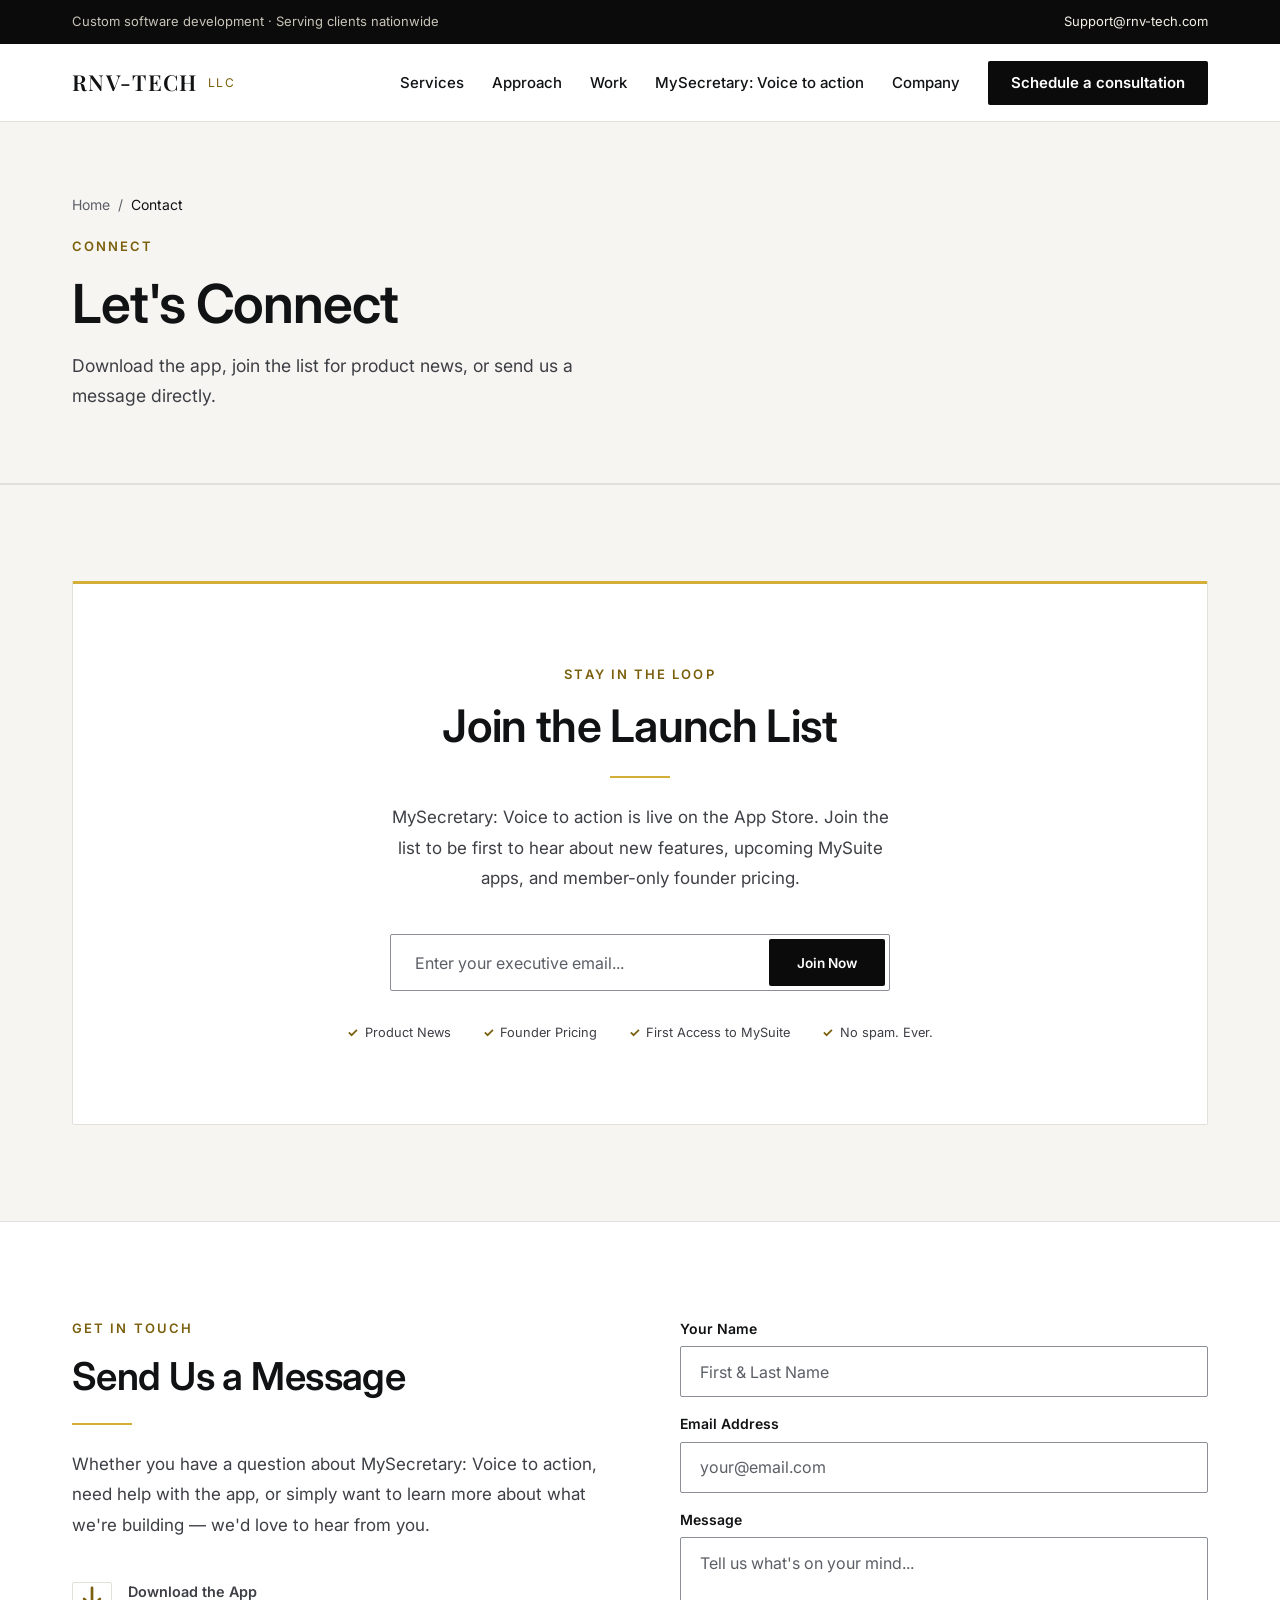
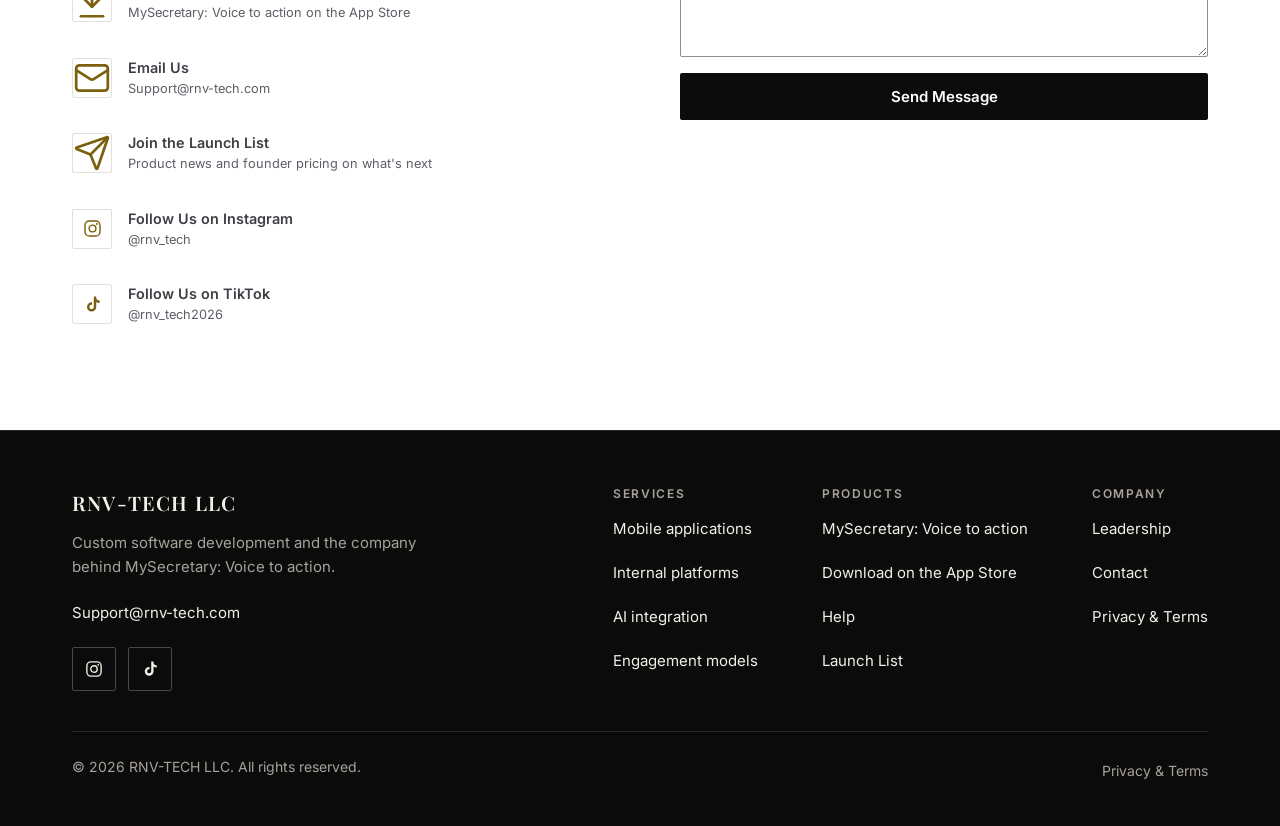
==== commit 31744a84: "Merge main into claude/keen-shannon-6rmi3f Main's corporate redesign (#29) rewrote founder.html and " ====
--- a/contact.html
+++ b/contact.html
@@ -27,6 +27,16 @@
   <meta name="twitter:description" content="Get MySecretary: Voice to action on the App Store, join the RNV-TECH list for product news, or reach out to the team directly." />
   <meta name="twitter:image" content="https://rnv-tech.com/images/og-card.jpg" />
   <script type="application/ld+json">{"@context": "https://schema.org", "@graph": [{"@type": "ContactPage", "@id": "https://rnv-tech.com/contact.html", "name": "Contact RNV-TECH LLC", "url": "https://rnv-tech.com/contact.html", "about": {"@id": "https://rnv-tech.com/#org"}}, {"@type": "Organization", "@id": "https://rnv-tech.com/#org", "name": "RNV-TECH LLC", "url": "https://rnv-tech.com/", "logo": "https://rnv-tech.com/images/logo.png", "email": "Support@rnv-tech.com", "sameAs": ["https://www.instagram.com/rnv_tech", "https://www.tiktok.com/@rnv_tech2026", "https://apps.apple.com/us/app/mysecretary-voice-to-action/id6780405200"]}]}</script>
+  <script type="application/ld+json">
+  {
+    "@context": "https://schema.org",
+    "@type": "BreadcrumbList",
+    "itemListElement": [
+      { "@type": "ListItem", "position": 1, "name": "Home", "item": "https://rnv-tech.com/" },
+      { "@type": "ListItem", "position": 2, "name": "Contact", "item": "https://rnv-tech.com/contact.html" }
+    ]
+  }
+  </script>
 </head>
 <body>
 
@@ -69,6 +79,12 @@
 <!-- ── PAGE HERO ── -->
 <div class="page-hero">
   <div class="container">
+    <nav class="breadcrumb" aria-label="Breadcrumb">
+      <ol>
+        <li><a href="index.html">Home</a></li>
+        <li><span aria-current="page">Contact</span></li>
+      </ol>
+    </nav>
     <div class="section-label">Connect</div>
     <h1>Let's <span class="gold-text">Connect</span></h1>
     <p>Download the app, join the list for product news, or send us a message directly.</p>
--- a/css/style.css
+++ b/css/style.css
@@ -406,7 +406,8 @@
 /* ── UTILITY ── */
 .mt-2 { margin-top: 1rem; }
 /* ── BREADCRUMBS ── */
-.breadcrumb { margin-bottom: 1.25rem; }
+/* Resets the bare `nav` rule above, which is meant for the fixed site header. */
+.breadcrumb { position: static; z-index: auto; padding: 0; margin-bottom: 1.25rem; background: none; border: 0; backdrop-filter: none; -webkit-backdrop-filter: none; }
 .breadcrumb ol { display: flex; flex-wrap: wrap; align-items: center; gap: 0.5rem; list-style: none; font-size: 0.78rem; }
 .breadcrumb li { display: flex; align-items: center; gap: 0.5rem; }
 .breadcrumb li:not(:last-child)::after { content: '/'; color: rgba(212,175,55,0.4); }
--- a/css/corporate.css
+++ b/css/corporate.css
@@ -226,3 +226,11 @@
 @media (prefers-reduced-motion: reduce) {
   .c-btn { transition: none; }
 }
+
+/* ── Breadcrumb ── */
+.c-crumb ol { display: flex; flex-wrap: wrap; align-items: center; gap: 8px; list-style: none; font-size: 14px; color: var(--c-muted); }
+.c-crumb li { display: flex; align-items: center; gap: 8px; }
+.c-crumb li:not(:last-child)::after { content: '/'; color: var(--c-muted); }
+.c-page .c-crumb a { color: var(--c-muted); text-decoration: none; }
+.c-page .c-crumb a:hover { color: var(--c-gold-ink); }
+.c-crumb [aria-current='page'] { color: var(--c-ink); }
--- a/css/legacy-light.css
+++ b/css/legacy-light.css
@@ -105,3 +105,10 @@
 @media (max-width: 768px) {
   .signup-form, .signup-form button { border-radius: 2px; }
 }
+
+/* ── Breadcrumb ── */
+.breadcrumb ol { font-size: 14px; }
+.breadcrumb a { color: var(--gray-4); }
+.breadcrumb a:hover { color: var(--gold); }
+.breadcrumb li:not(:last-child)::after { color: var(--gray-4); }
+.breadcrumb [aria-current='page'] { color: #111214; }
